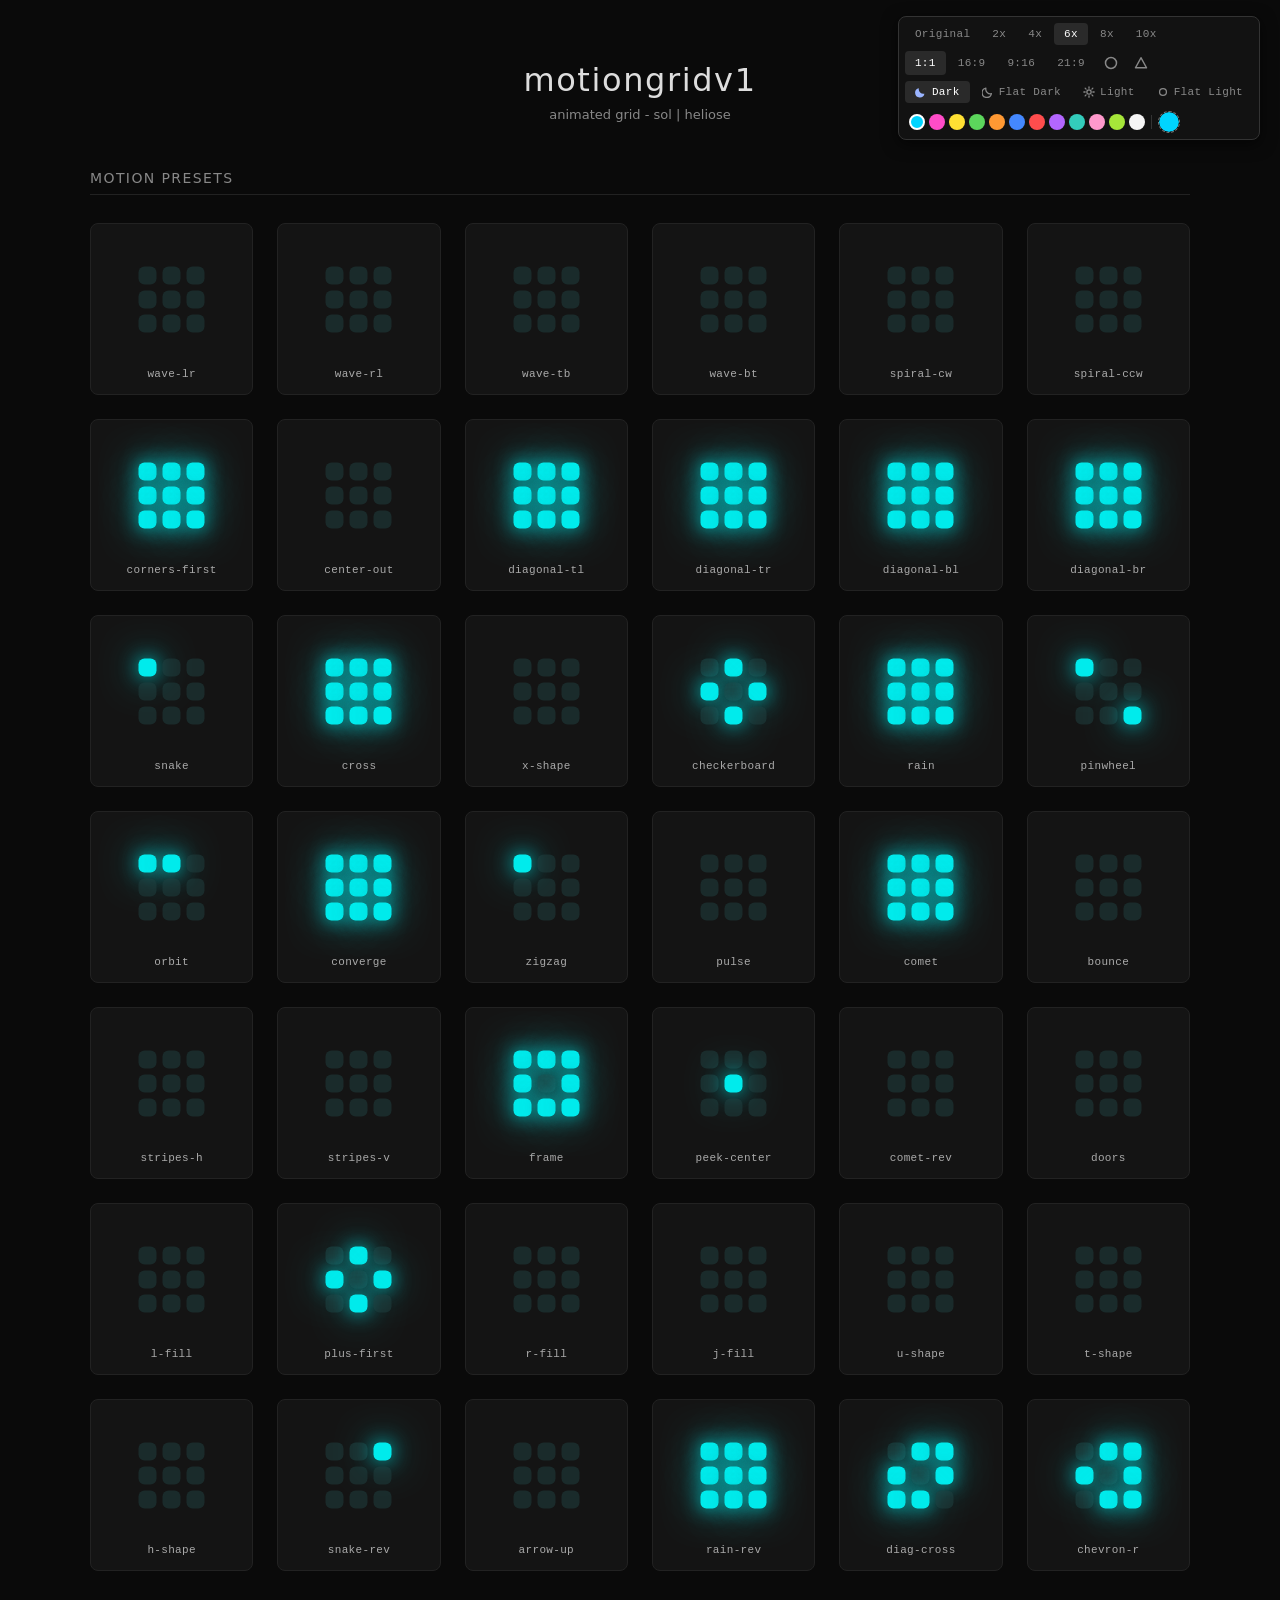
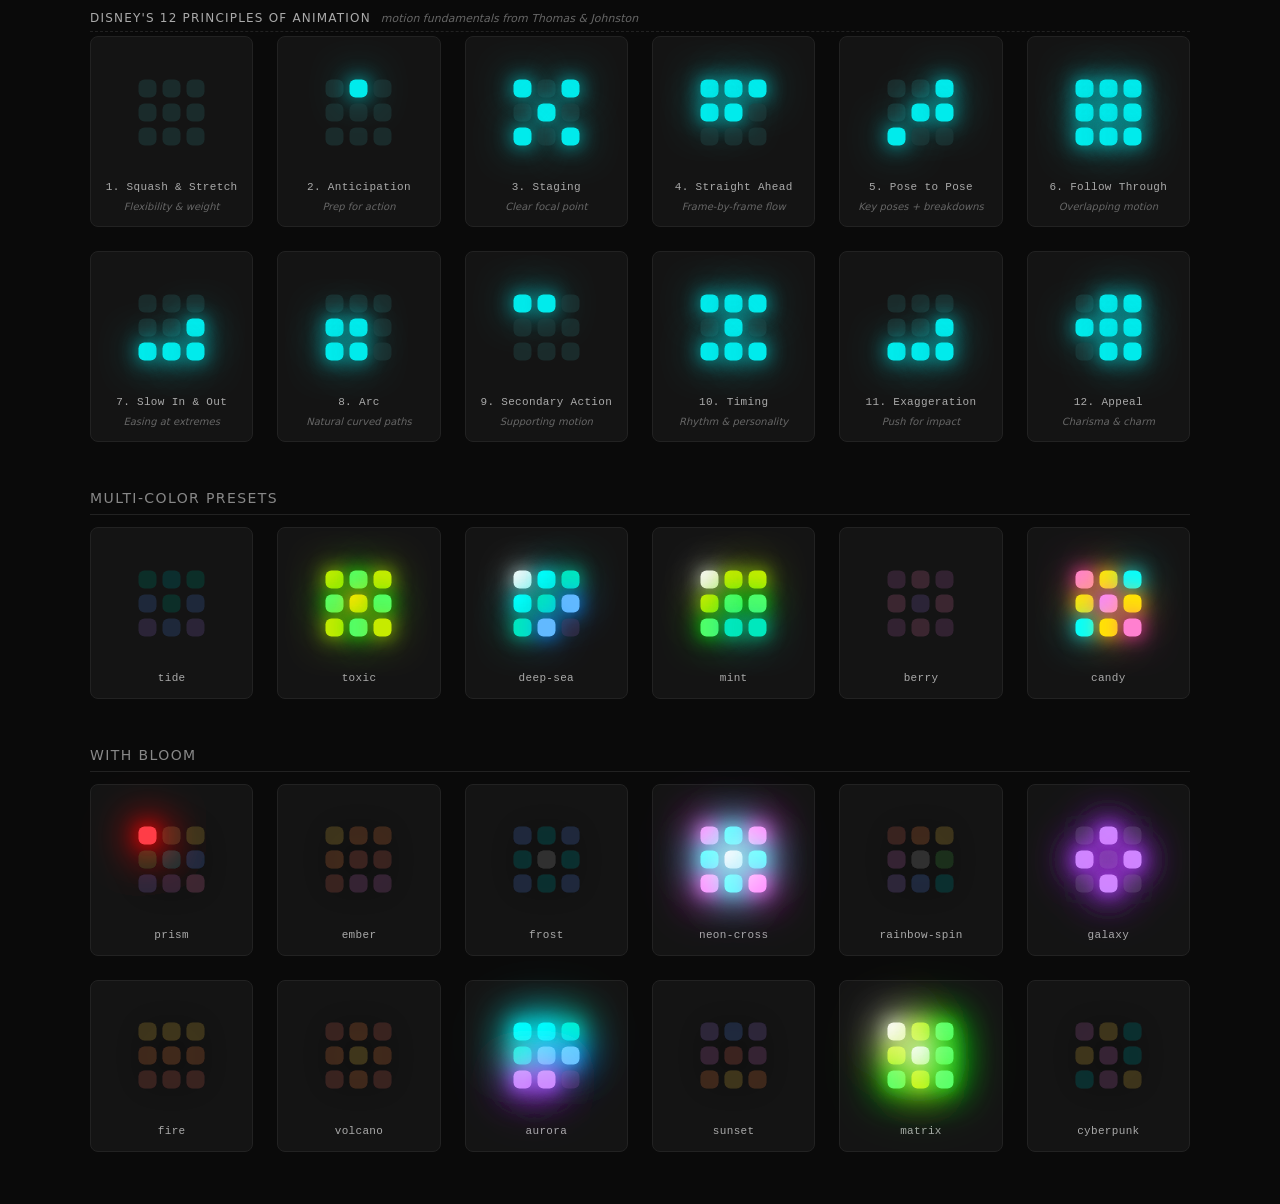
==== index.html @ 4f4912b8 "Initial commit: motiongridv1 demo" ====
<!DOCTYPE html>
<html lang="en">
<head>
<meta charset="UTF-8">
<title>motiongridv1</title>
<link rel="stylesheet" href="css/pixel-grid.css">
<link rel="stylesheet" href="css/colors.css">
<style>
  body {
    background: #0a0a0a;
    color: #ddd;
    font-family: -apple-system, system-ui, sans-serif;
    margin: 0;
    padding: 40px 20px;
  }
  h1 {
    text-align: center;
    font-weight: 300;
    letter-spacing: 0.05em;
    margin-bottom: 8px;
  }
  p.sub {
    text-align: center;
    color: #888;
    font-size: 13px;
    margin-top: 0;
    margin-bottom: 40px;
  }
  .grid-gallery {
    display: grid;
    grid-template-columns: repeat(auto-fill, minmax(140px, 1fr));
    gap: 24px;
    max-width: 1100px;
    margin: 0 auto;
  }
  .tile {
    background: #141414;
    border: 1px solid #222;
    border-radius: 8px;
    padding: 24px 12px 14px;
    display: flex;
    flex-direction: column;
    align-items: center;
    gap: 18px;
  }
  :root {
    --tile-scale: 6;
  }
  .tile-scale {
    width: calc(11px * var(--tile-scale));
    height: calc(11px * var(--tile-scale));
    display: grid;
    place-items: center;
    margin: 18px 0;
  }
  .tile-scale .pixel-grid {
    transform: scale(var(--tile-scale));
    transform-origin: center;
  }
  .toolbar {
    display: flex;
    justify-content: space-between;
    align-items: center;
    gap: 16px;
    flex-wrap: wrap;
    border-bottom: 1px solid #222;
    padding-bottom: 8px;
    margin-bottom: 28px;
  }
  .toolbar h2 {
    border-bottom: none;
    padding-bottom: 0;
    margin: 0;
  }
  .floating-controls {
    position: fixed;
    top: 16px;
    right: 20px;
    z-index: 100;
    background: rgba(20, 20, 20, 0.92);
    backdrop-filter: blur(8px);
    -webkit-backdrop-filter: blur(8px);
    border: 1px solid #333;
    border-radius: 8px;
    padding: 6px;
    box-shadow: 0 4px 16px rgba(0, 0, 0, 0.6);
    display: flex;
    flex-direction: column;
    gap: 6px;
  }
  .scale-tabs,
  .aspect-tabs {
    display: flex;
    gap: 2px;
    background: transparent;
    border: none;
    padding: 0;
  }
  .aspect-tabs button {
    background: transparent;
    color: #888;
    border: none;
    padding: 5px 10px;
    font-size: 11px;
    font-family: ui-monospace, SFMono-Regular, Menlo, monospace;
    letter-spacing: 0.03em;
    border-radius: 4px;
    cursor: pointer;
    transition: background 150ms, color 150ms;
    display: inline-flex;
    align-items: center;
    gap: 5px;
  }
  .aspect-tabs button.icon-only { padding: 5px 7px; }
  .aspect-tabs button svg,
  .theme-tabs button svg {
    display: block;
  }
  .aspect-tabs button:hover { color: #ddd; }
  .aspect-tabs button.active {
    background: #2a2a2a;
    color: #fff;
  }
  body.aspect-16x9 .tile-scale {
    width: calc(11px * var(--tile-scale) * 16 / 9);
    height: calc(11px * var(--tile-scale));
  }
  body.aspect-16x9 .tile-scale .pixel-grid {
    width: calc(11px * 16 / 9);
    height: 11px;
    grid-template-columns: repeat(3, 1fr);
    grid-template-rows: repeat(3, 1fr);
  }
  body.aspect-16x9 .grid-gallery {
    grid-template-columns: repeat(auto-fill, minmax(200px, 1fr));
  }
  body.aspect-9x16 .tile-scale {
    width: calc(11px * var(--tile-scale));
    height: calc(11px * var(--tile-scale) * 16 / 9);
  }
  body.aspect-9x16 .tile-scale .pixel-grid {
    width: 11px;
    height: calc(11px * 16 / 9);
    grid-template-columns: repeat(3, 1fr);
    grid-template-rows: repeat(3, 1fr);
  }
  body.aspect-21x9 .tile-scale {
    width: calc(11px * var(--tile-scale) * 21 / 9);
    height: calc(11px * var(--tile-scale));
  }
  body.aspect-21x9 .tile-scale .pixel-grid {
    width: calc(11px * 21 / 9);
    height: 11px;
    grid-template-columns: repeat(3, 1fr);
    grid-template-rows: repeat(3, 1fr);
  }
  body.aspect-21x9 .grid-gallery {
    grid-template-columns: repeat(auto-fill, minmax(260px, 1fr));
  }
  body.shape-circle .tile-scale .pixel-grid {
    clip-path: circle(50% at 50% 50%);
  }
  body.shape-circle .tile-scale .pixel-grid__cell {
    border-radius: 50%;
  }
  body.shape-triangle .tile-scale .pixel-grid {
    clip-path: polygon(50% 0%, 100% 100%, 0% 100%);
  }
  body.shape-triangle .tile-scale .pixel-grid__cell {
    clip-path: polygon(50% 0%, 100% 100%, 0% 100%);
    border-radius: 0;
  }
  body.light {
    background: #f5f5f5;
    color: #222;
  }
  body.light h1 { color: #111; }
  body.light p.sub { color: #666; }
  body.light section h2 {
    color: #555;
    border-bottom-color: #ddd;
  }
  body.light .toolbar { border-bottom-color: #ddd; }
  body.light .tile {
    background: #fff;
    border-color: #e5e5e5;
  }
  body.light .label { color: #666; }
  body.light .subsection-header { border-bottom-color: #ddd; }
  body.light .subsection-header h3 { color: #666; }
  body.light .subsection-header .subsection-sub { color: #999; }
  body.light .principle-label { color: #333; }
  body.light .principle-desc { color: #888; }
  body.light .floating-controls {
    background: rgba(255, 255, 255, 0.92);
    border-color: #ddd;
    box-shadow: 0 4px 16px rgba(0, 0, 0, 0.15);
  }
  body.light .scale-tabs button,
  body.light .aspect-tabs button,
  body.light .theme-tabs button { color: #888; }
  body.light .scale-tabs button:hover,
  body.light .aspect-tabs button:hover,
  body.light .theme-tabs button:hover { color: #111; }
  body.light .scale-tabs button.active,
  body.light .aspect-tabs button.active,
  body.light .theme-tabs button.active {
    background: #e5e5e5;
    color: #111;
  }
  body.light .color-picker .divider { background: #ccc; }
  body.light .custom-color { border-color: #bbb; }
  body.light .custom-color.active { border-color: #222; }
  body.light .swatch.active { border-color: #222; }
  body.flat .pixel-grid__cell.is-on {
    box-shadow: none;
  }
  .theme-tabs {
    display: flex;
    gap: 2px;
    background: transparent;
    border: none;
    padding: 0;
  }
  .theme-tabs button {
    background: transparent;
    color: #888;
    border: none;
    padding: 5px 10px;
    font-size: 11px;
    font-family: ui-monospace, SFMono-Regular, Menlo, monospace;
    letter-spacing: 0.03em;
    border-radius: 4px;
    cursor: pointer;
    transition: background 150ms, color 150ms;
    display: inline-flex;
    align-items: center;
    gap: 5px;
  }
  .theme-tabs button:hover { color: #ddd; }
  .theme-tabs button.active {
    background: #2a2a2a;
    color: #fff;
  }
  .color-picker {
    display: flex;
    gap: 4px;
    align-items: center;
    padding: 2px 4px 0;
  }
  .swatch {
    width: 16px;
    height: 16px;
    border-radius: 50%;
    border: 2px solid transparent;
    cursor: pointer;
    padding: 0;
    transition: transform 100ms ease-out, border-color 150ms;
    flex-shrink: 0;
  }
  .swatch:hover {
    transform: scale(1.2);
  }
  .swatch.active {
    border-color: #fff;
  }
  .color-picker .divider {
    width: 1px;
    height: 14px;
    background: #333;
    margin: 0 2px;
  }
  .custom-color {
    width: 22px;
    height: 22px;
    border-radius: 50%;
    border: 1px dashed #777;
    cursor: pointer;
    padding: 0;
    background: transparent;
    appearance: none;
    -webkit-appearance: none;
    flex-shrink: 0;
  }
  .custom-color::-webkit-color-swatch-wrapper { padding: 0; border-radius: 50%; }
  .custom-color::-webkit-color-swatch { border: none; border-radius: 50%; }
  .custom-color::-moz-color-swatch { border: none; border-radius: 50%; }
  .custom-color.active {
    border-color: #fff;
    border-style: solid;
    border-width: 2px;
  }
  .scale-tabs button {
    background: transparent;
    color: #888;
    border: none;
    padding: 5px 10px;
    font-size: 11px;
    font-family: ui-monospace, SFMono-Regular, Menlo, monospace;
    letter-spacing: 0.03em;
    border-radius: 4px;
    cursor: pointer;
    transition: background 150ms, color 150ms;
  }
  .scale-tabs button:hover {
    color: #ddd;
  }
  .scale-tabs button.active {
    background: #2a2a2a;
    color: #fff;
  }
  .subsection {
    margin-top: 40px;
  }
  .subsection-header {
    display: flex;
    align-items: baseline;
    gap: 10px;
    border-bottom: 1px dashed #222;
    padding-bottom: 6px;
    margin-bottom: 4px;
  }
  .subsection-header h3 {
    font-size: 12px;
    color: #aaa;
    letter-spacing: 0.1em;
    text-transform: uppercase;
    font-weight: 400;
    margin: 0;
  }
  .subsection-header .subsection-sub {
    font-size: 11px;
    color: #666;
    font-style: italic;
  }
  .principle-label {
    color: #ccc;
    font-size: 11px;
  }
  .principle-desc {
    color: #666;
    font-size: 10px;
    font-family: -apple-system, system-ui, sans-serif;
    letter-spacing: 0;
    font-style: italic;
    text-align: center;
    margin-top: -10px;
  }
  .pixel-grid { display: grid; }
  .label {
    font-size: 11px;
    color: #aaa;
    font-family: ui-monospace, SFMono-Regular, Menlo, monospace;
    letter-spacing: 0.03em;
  }
  section {
    max-width: 1100px;
    margin: 48px auto 0;
  }
  section h2 {
    font-weight: 400;
    font-size: 14px;
    color: #888;
    letter-spacing: 0.1em;
    text-transform: uppercase;
    border-bottom: 1px solid #222;
    padding-bottom: 8px;
  }
</style>
</head>
<body>

<h1>motiongridv1</h1>
<p class="sub">animated grid - sol | heliose</p>

<section>
  <div class="toolbar">
    <h2>Motion Presets</h2>
    <div class="floating-controls">
      <div class="scale-tabs" id="scale-tabs">
        <button data-scale="1">Original</button>
        <button data-scale="2">2x</button>
        <button data-scale="4">4x</button>
        <button data-scale="6" class="active">6x</button>
        <button data-scale="8">8x</button>
        <button data-scale="10">10x</button>
      </div>
      <div class="aspect-tabs" id="aspect-tabs">
        <button data-aspect="1x1" class="active">1:1</button>
        <button data-aspect="16x9">16:9</button>
        <button data-aspect="9x16">9:16</button>
        <button data-aspect="21x9">21:9</button>
        <button data-aspect="circle" class="icon-only" title="Circle"><svg width="14" height="14" viewBox="0 0 14 14" fill="none" stroke="currentColor" stroke-width="1.5"><circle cx="7" cy="7" r="5.5"/></svg></button>
        <button data-aspect="triangle" class="icon-only" title="Triangle"><svg width="14" height="14" viewBox="0 0 14 14" fill="none" stroke="currentColor" stroke-width="1.5" stroke-linejoin="round"><polygon points="7,1.75 12.5,11.75 1.5,11.75"/></svg></button>
      </div>
      <div class="theme-tabs" id="theme-tabs">
        <button data-theme="dark" class="active"><svg width="12" height="12" viewBox="0 0 14 14" fill="#9ab4ff" stroke="none"><path d="M11 9A5.5 5.5 0 0 1 4.5 2.5a5.5 5.5 0 1 0 6.5 6.5z"/></svg>Dark</button>
        <button data-theme="flat-dark"><svg width="12" height="12" viewBox="0 0 14 14" fill="none" stroke="currentColor" stroke-width="1.5" stroke-linejoin="round"><path d="M11 9A5.5 5.5 0 0 1 4.5 2.5a5.5 5.5 0 1 0 6.5 6.5z"/></svg>Flat Dark</button>
        <button data-theme="light"><svg width="12" height="12" viewBox="0 0 14 14" fill="none" stroke="currentColor" stroke-width="1.5" stroke-linecap="round"><circle cx="7" cy="7" r="2.5"/><path d="M7 1v1.5M7 11.5V13M1 7h1.5M11.5 7H13M2.5 2.5l1.1 1.1M10.4 10.4l1.1 1.1M2.5 11.5l1.1-1.1M10.4 3.6l1.1-1.1"/></svg>Light</button>
        <button data-theme="flat-light"><svg width="12" height="12" viewBox="0 0 14 14" fill="none" stroke="currentColor" stroke-width="1.5"><circle cx="7" cy="7" r="4"/></svg>Flat Light</button>
      </div>
      <div class="color-picker" id="color-picker">
        <button class="swatch active" data-color="" style="background:#00d4ff" title="Cyan (default)"></button>
        <button class="swatch" data-color="magenta" style="background:#ff4cc8" title="Magenta"></button>
        <button class="swatch" data-color="yellow" style="background:#ffe033" title="Yellow"></button>
        <button class="swatch" data-color="green" style="background:#5cd65c" title="Green"></button>
        <button class="swatch" data-color="orange" style="background:#ff9933" title="Orange"></button>
        <button class="swatch" data-color="blue" style="background:#4488ff" title="Blue"></button>
        <button class="swatch" data-color="red" style="background:#ff4d4d" title="Red"></button>
        <button class="swatch" data-color="purple" style="background:#b366ff" title="Purple"></button>
        <button class="swatch" data-color="teal" style="background:#33ccbb" title="Teal"></button>
        <button class="swatch" data-color="pink" style="background:#ff99cc" title="Pink"></button>
        <button class="swatch" data-color="lime" style="background:#a6e639" title="Lime"></button>
        <button class="swatch" data-color="white" style="background:#f5f5f5" title="White"></button>
        <span class="divider"></span>
        <input type="color" class="custom-color" id="custom-color" value="#00d4ff" title="Custom color">
      </div>
    </div>
  </div>
  <div class="grid-gallery" id="motion"></div>

  <div class="subsection">
    <div class="subsection-header">
      <h3>Disney's 12 Principles of Animation</h3>
      <span class="subsection-sub">motion fundamentals from Thomas &amp; Johnston</span>
    </div>
    <div class="grid-gallery" id="principles"></div>
  </div>
</section>

<section>
  <h2>Multi-Color Presets</h2>
  <div class="grid-gallery" id="color"></div>
</section>

<section>
  <h2>With Bloom</h2>
  <div class="grid-gallery" id="bloom"></div>
</section>

<script src="src/pixel-grid.js"></script>
<script>
  const motion = ['wave-lr','wave-rl','wave-tb','wave-bt','spiral-cw','spiral-ccw','corners-first','center-out','diagonal-tl','diagonal-tr','diagonal-bl','diagonal-br','snake','cross','x-shape','checkerboard','rain','pinwheel','orbit','converge','zigzag','pulse','comet','bounce','stripes-h','stripes-v','frame','peek-center','comet-rev','doors','l-fill','plus-first','r-fill','j-fill','u-shape','t-shape','h-shape','snake-rev','arrow-up','rain-rev','diag-cross','chevron-r'];
  const color = ['tide','toxic','deep-sea','mint','berry','candy'];
  const bloom = ['prism','ember','frost','neon-cross','rainbow-spin','galaxy','fire','volcano','aurora','sunset','matrix','cyberpunk'];

  function makeTile(parentId, name, opts = {}) {
    const parent = document.getElementById(parentId);
    const tile = document.createElement('div');
    tile.className = 'tile';

    const scale = document.createElement('div');
    scale.className = 'tile-scale';

    const grid = document.createElement('div');
    grid.className = 'pixel-grid';
    scale.appendChild(grid);

    const label = document.createElement('div');
    label.className = 'label';
    label.textContent = name;

    tile.appendChild(scale);
    tile.appendChild(label);
    parent.appendChild(tile);

    PixelGrid.create(grid, Object.assign({ animation: name }, opts));
  }

  motion.forEach(n => makeTile('motion', n));
  color.forEach(n => makeTile('color', n));
  bloom.forEach(n => makeTile('bloom', n, { bloom: 3 }));

  const principles = [
    { name: 'squash-stretch',   label: '1. Squash & Stretch',    desc: 'Flexibility & weight' },
    { name: 'anticipation',     label: '2. Anticipation',        desc: 'Prep for action' },
    { name: 'staging',          label: '3. Staging',             desc: 'Clear focal point' },
    { name: 'straight-ahead',   label: '4. Straight Ahead',      desc: 'Frame-by-frame flow' },
    { name: 'pose-to-pose',     label: '5. Pose to Pose',        desc: 'Key poses + breakdowns' },
    { name: 'follow-through',   label: '6. Follow Through',      desc: 'Overlapping motion' },
    { name: 'slow-in-out',      label: '7. Slow In & Out',       desc: 'Easing at extremes' },
    { name: 'arc',              label: '8. Arc',                 desc: 'Natural curved paths' },
    { name: 'secondary-action', label: '9. Secondary Action',    desc: 'Supporting motion' },
    { name: 'timing',           label: '10. Timing',             desc: 'Rhythm & personality' },
    { name: 'exaggeration',     label: '11. Exaggeration',       desc: 'Push for impact' },
    { name: 'appeal',           label: '12. Appeal',             desc: 'Charisma & charm' },
  ];

  function makePrincipleTile(p) {
    const parent = document.getElementById('principles');
    const tile = document.createElement('div');
    tile.className = 'tile';

    const scale = document.createElement('div');
    scale.className = 'tile-scale';
    const grid = document.createElement('div');
    grid.className = 'pixel-grid';
    scale.appendChild(grid);

    const label = document.createElement('div');
    label.className = 'label principle-label';
    label.textContent = p.label;

    const desc = document.createElement('div');
    desc.className = 'principle-desc';
    desc.textContent = p.desc;

    tile.appendChild(scale);
    tile.appendChild(label);
    tile.appendChild(desc);
    parent.appendChild(tile);

    PixelGrid.create(grid, { animation: p.name });
  }

  principles.forEach(makePrincipleTile);

  document.querySelectorAll('#scale-tabs button').forEach(btn => {
    btn.addEventListener('click', () => {
      document.documentElement.style.setProperty('--tile-scale', btn.dataset.scale);
      document.querySelectorAll('#scale-tabs button').forEach(b => b.classList.remove('active'));
      btn.classList.add('active');
    });
  });

  const NAMED_COLORS = ['cyan','magenta','yellow','green','orange','blue','red','purple','white','teal','pink','lime'];

  function setMotionColor(color) {
    const grids = document.querySelectorAll('#motion .pixel-grid, #principles .pixel-grid');
    grids.forEach(grid => {
      NAMED_COLORS.forEach(c => grid.classList.remove('pixel-grid--' + c));
      grid.style.removeProperty('--pixel-on');
      grid.style.removeProperty('--pixel-off');
      grid.style.removeProperty('--pixel-glow');
      if (!color) return;
      if (/^#/.test(color)) {
        grid.style.setProperty('--pixel-on', color);
        grid.style.setProperty('--pixel-off', 'color-mix(in oklch, ' + color + ' 25%, black)');
        grid.style.setProperty('--pixel-glow', 'color-mix(in oklch, ' + color + ' 60%, transparent)');
      } else {
        grid.classList.add('pixel-grid--' + color);
      }
    });
  }

  document.querySelectorAll('#color-picker .swatch').forEach(btn => {
    btn.addEventListener('click', () => {
      setMotionColor(btn.dataset.color);
      document.querySelectorAll('#color-picker .swatch').forEach(b => b.classList.remove('active'));
      document.getElementById('custom-color').classList.remove('active');
      btn.classList.add('active');
    });
  });

  document.getElementById('custom-color').addEventListener('input', e => {
    setMotionColor(e.target.value);
    document.querySelectorAll('#color-picker .swatch').forEach(b => b.classList.remove('active'));
    e.target.classList.add('active');
  });

  document.querySelectorAll('#aspect-tabs button').forEach(btn => {
    btn.addEventListener('click', () => {
      const mode = btn.dataset.aspect;
      document.body.classList.remove('aspect-16x9', 'aspect-9x16', 'aspect-21x9', 'shape-circle', 'shape-triangle');
      if (mode === '16x9' || mode === '9x16' || mode === '21x9') {
        document.body.classList.add('aspect-' + mode);
      } else if (mode === 'circle' || mode === 'triangle') {
        document.body.classList.add('shape-' + mode);
      }
      document.querySelectorAll('#aspect-tabs button').forEach(b => b.classList.remove('active'));
      btn.classList.add('active');
    });
  });

  document.querySelectorAll('#theme-tabs button').forEach(btn => {
    btn.addEventListener('click', () => {
      const theme = btn.dataset.theme;
      document.body.classList.toggle('light', theme === 'light' || theme === 'flat-light');
      document.body.classList.toggle('flat', theme === 'flat-light' || theme === 'flat-dark');
      document.querySelectorAll('#theme-tabs button').forEach(b => b.classList.remove('active'));
      btn.classList.add('active');
    });
  });
</script>

</body>
</html>
---- css/pixel-grid.css ----
/* ─── Pixel Grid — Core Styles ─── */

.pixel-grid {
  display: grid;
  grid-template-columns: repeat(3, 3px);
  grid-template-rows: repeat(3, 3px);
  gap: 1px;
}

/* ─── Cell States ─── */

.pixel-grid__cell {
  background-color: var(--pixel-off);
  box-shadow: none;
  border-radius: 1px;
  transition:
    background-color 300ms ease-out,
    box-shadow 300ms ease-out;
}

.pixel-grid__cell.is-on {
  background-color: var(--pixel-on);
  box-shadow:
    0 0 3px var(--pixel-glow),
    0 0 6px var(--pixel-glow);
}

/* ─── Default Color (Cyan) ─── */

:root {
  --pixel-off: oklch(35% 0.04 195 / 0.5);
  --pixel-on: oklch(85% 0.15 195);
  --pixel-glow: oklch(75% 0.18 195 / 0.8);
}

/* ─── Bloom ─── */

/* Applied via JS — filter: url(#pg-bloom-{id}) is set inline by the engine.
   The SVG filter definition is injected automatically when bloom is enabled. */

/* ─── Reduced Motion ─── */

@media (prefers-reduced-motion: reduce) {
  .pixel-grid__cell {
    transition: none;
  }
}
---- css/colors.css ----
/* ─── Pixel Grid — Color Variants ─── */

.pixel-grid--cyan {
  --pixel-off: oklch(40% 0.08 195 / 0.4);
  --pixel-on: oklch(90% 0.2 195);
  --pixel-glow: oklch(80% 0.25 195 / 0.9);
}

.pixel-grid--magenta {
  --pixel-off: oklch(40% 0.08 330 / 0.4);
  --pixel-on: oklch(85% 0.25 330);
  --pixel-glow: oklch(75% 0.3 330 / 0.9);
}

.pixel-grid--yellow {
  --pixel-off: oklch(50% 0.08 90 / 0.4);
  --pixel-on: oklch(95% 0.2 90);
  --pixel-glow: oklch(90% 0.25 90 / 0.9);
}

.pixel-grid--green {
  --pixel-off: oklch(40% 0.08 145 / 0.4);
  --pixel-on: oklch(90% 0.25 145);
  --pixel-glow: oklch(80% 0.3 145 / 0.9);
}

.pixel-grid--orange {
  --pixel-off: oklch(45% 0.08 50 / 0.4);
  --pixel-on: oklch(85% 0.22 50);
  --pixel-glow: oklch(75% 0.28 50 / 0.9);
}

.pixel-grid--blue {
  --pixel-off: oklch(40% 0.08 260 / 0.4);
  --pixel-on: oklch(80% 0.22 260);
  --pixel-glow: oklch(70% 0.28 260 / 0.9);
}

.pixel-grid--red {
  --pixel-off: oklch(40% 0.08 25 / 0.4);
  --pixel-on: oklch(70% 0.25 25);
  --pixel-glow: oklch(60% 0.3 25 / 0.9);
}

.pixel-grid--purple {
  --pixel-off: oklch(40% 0.08 300 / 0.4);
  --pixel-on: oklch(75% 0.22 300);
  --pixel-glow: oklch(65% 0.28 300 / 0.9);
}

.pixel-grid--white {
  --pixel-off: oklch(50% 0 0 / 0.3);
  --pixel-on: oklch(98% 0 0);
  --pixel-glow: oklch(95% 0 0 / 0.8);
}

.pixel-grid--teal {
  --pixel-off: oklch(40% 0.08 175 / 0.4);
  --pixel-on: oklch(82% 0.18 175);
  --pixel-glow: oklch(72% 0.24 175 / 0.9);
}

.pixel-grid--pink {
  --pixel-off: oklch(45% 0.08 350 / 0.4);
  --pixel-on: oklch(80% 0.2 350);
  --pixel-glow: oklch(70% 0.26 350 / 0.9);
}

.pixel-grid--lime {
  --pixel-off: oklch(45% 0.08 120 / 0.4);
  --pixel-on: oklch(88% 0.22 120);
  --pixel-glow: oklch(80% 0.28 120 / 0.9);
}

/* ─── Pixel Grid — Cell-Level Color Variants ─── */

.pixel-grid__cell--cyan {
  --pixel-off: oklch(40% 0.08 195 / 0.4);
  --pixel-on: oklch(90% 0.2 195);
  --pixel-glow: oklch(80% 0.25 195 / 0.9);
}

.pixel-grid__cell--magenta {
  --pixel-off: oklch(40% 0.08 330 / 0.4);
  --pixel-on: oklch(85% 0.25 330);
  --pixel-glow: oklch(75% 0.3 330 / 0.9);
}

.pixel-grid__cell--yellow {
  --pixel-off: oklch(50% 0.08 90 / 0.4);
  --pixel-on: oklch(95% 0.2 90);
  --pixel-glow: oklch(90% 0.25 90 / 0.9);
}

.pixel-grid__cell--green {
  --pixel-off: oklch(40% 0.08 145 / 0.4);
  --pixel-on: oklch(90% 0.25 145);
  --pixel-glow: oklch(80% 0.3 145 / 0.9);
}

.pixel-grid__cell--orange {
  --pixel-off: oklch(45% 0.08 50 / 0.4);
  --pixel-on: oklch(85% 0.22 50);
  --pixel-glow: oklch(75% 0.28 50 / 0.9);
}

.pixel-grid__cell--blue {
  --pixel-off: oklch(40% 0.08 260 / 0.4);
  --pixel-on: oklch(80% 0.22 260);
  --pixel-glow: oklch(70% 0.28 260 / 0.9);
}

.pixel-grid__cell--red {
  --pixel-off: oklch(40% 0.08 25 / 0.4);
  --pixel-on: oklch(70% 0.25 25);
  --pixel-glow: oklch(60% 0.3 25 / 0.9);
}

.pixel-grid__cell--purple {
  --pixel-off: oklch(40% 0.08 300 / 0.4);
  --pixel-on: oklch(75% 0.22 300);
  --pixel-glow: oklch(65% 0.28 300 / 0.9);
}

.pixel-grid__cell--white {
  --pixel-off: oklch(50% 0 0 / 0.3);
  --pixel-on: oklch(98% 0 0);
  --pixel-glow: oklch(95% 0 0 / 0.8);
}

.pixel-grid__cell--teal {
  --pixel-off: oklch(40% 0.08 175 / 0.4);
  --pixel-on: oklch(82% 0.18 175);
  --pixel-glow: oklch(72% 0.24 175 / 0.9);
}

.pixel-grid__cell--pink {
  --pixel-off: oklch(45% 0.08 350 / 0.4);
  --pixel-on: oklch(80% 0.2 350);
  --pixel-glow: oklch(70% 0.26 350 / 0.9);
}

.pixel-grid__cell--lime {
  --pixel-off: oklch(45% 0.08 120 / 0.4);
  --pixel-on: oklch(88% 0.22 120);
  --pixel-glow: oklch(80% 0.28 120 / 0.9);
}
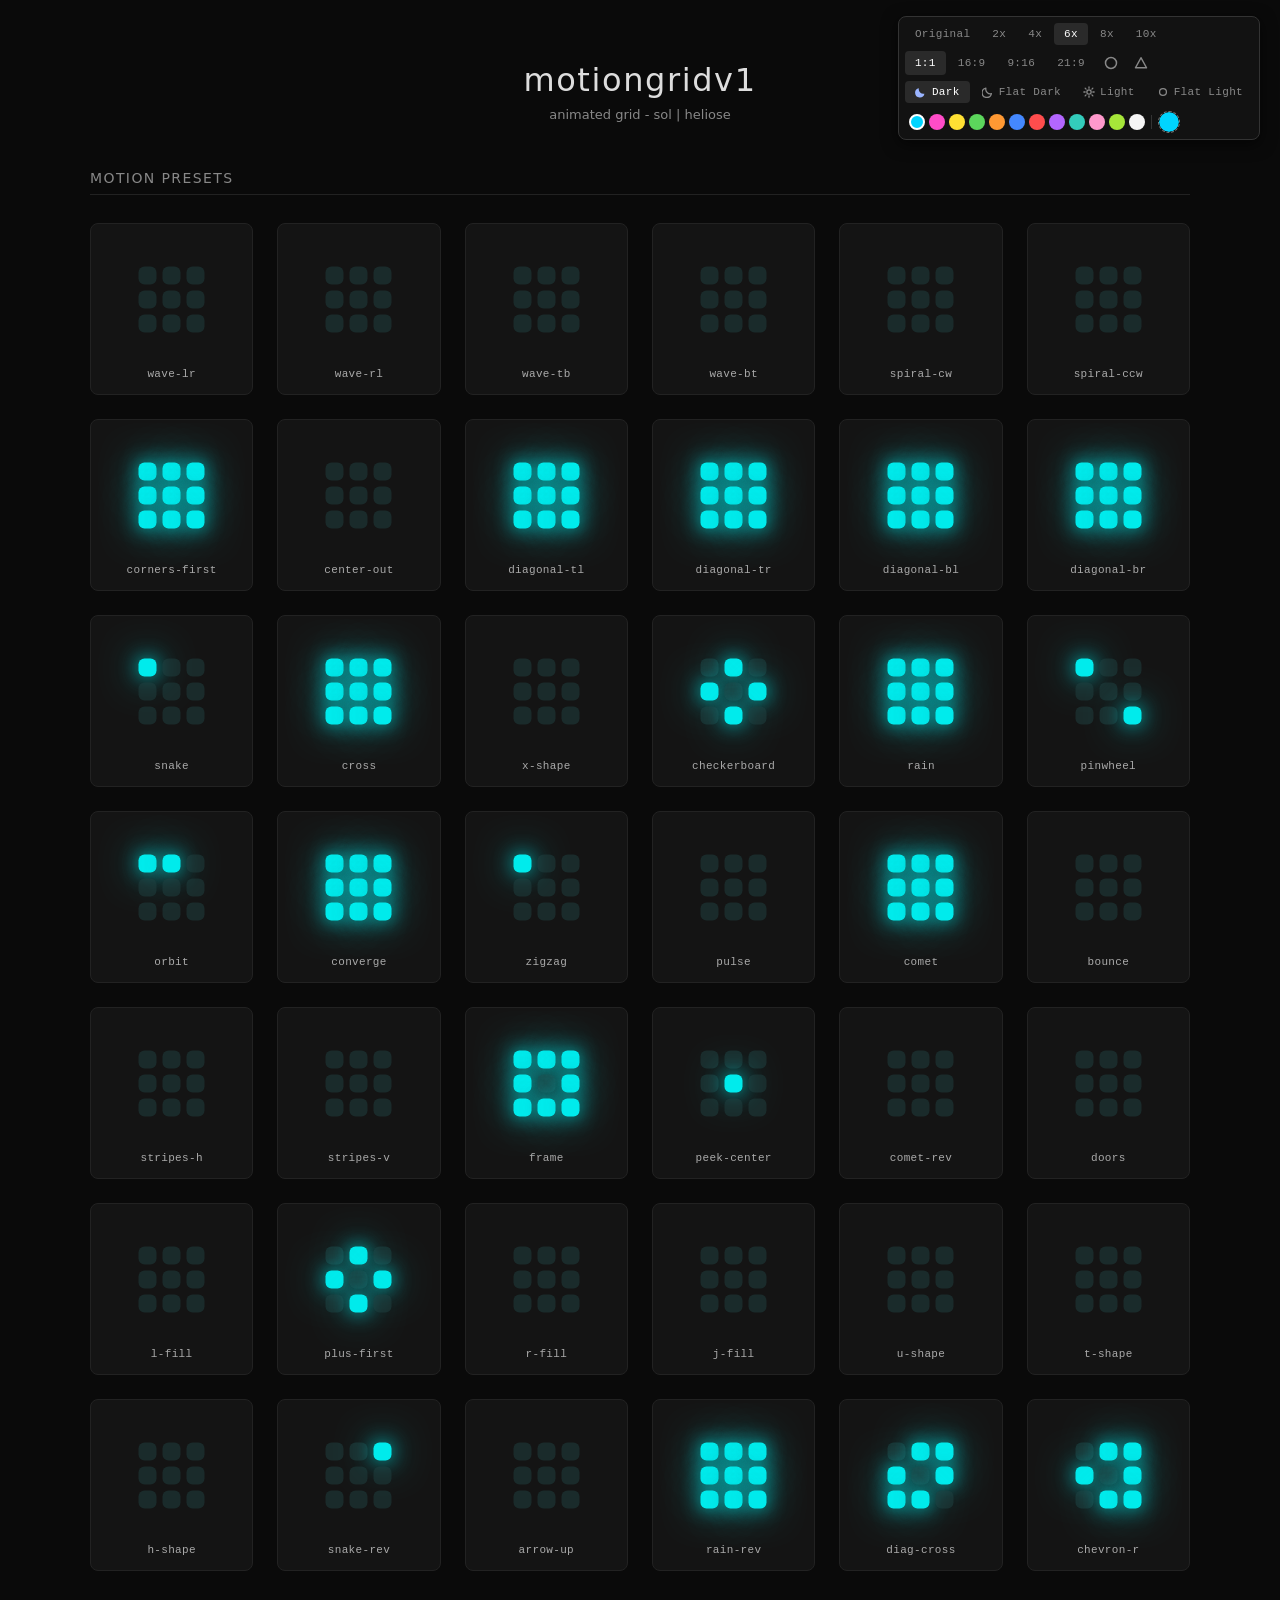
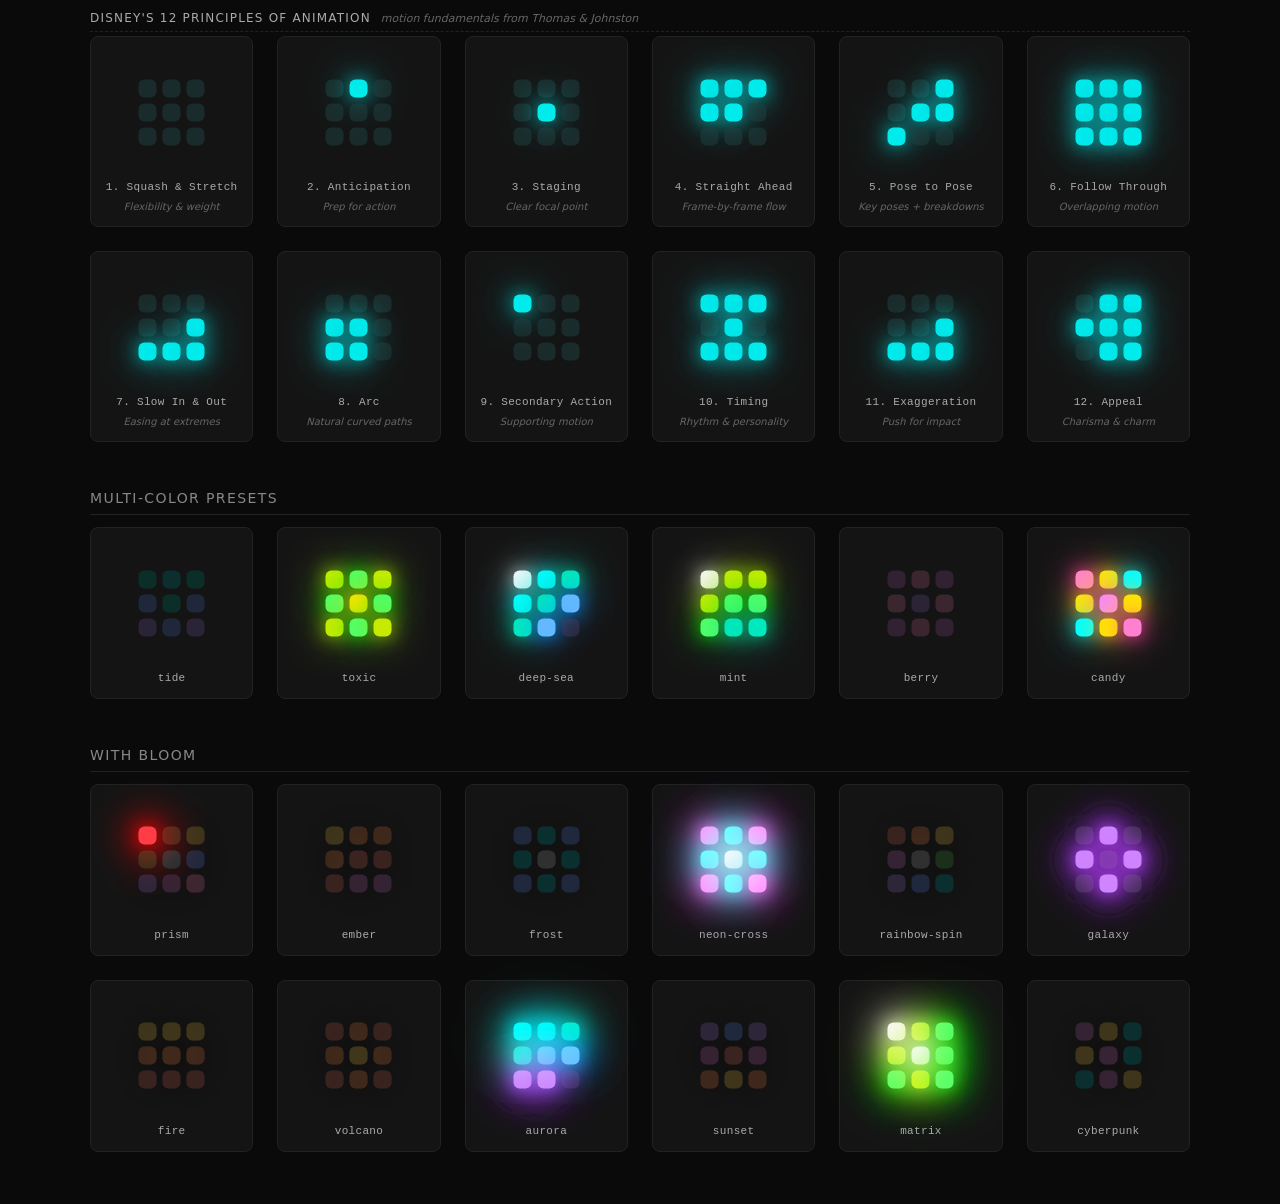
==== commit 087b3f14: "Make floating control panel mobile responsive Add hamburger toggle for screens ≤720px that expands t" ====
--- a/index.html
+++ b/index.html
@@ -87,6 +87,73 @@
     display: flex;
     flex-direction: column;
     gap: 6px;
+    max-width: calc(100vw - 40px);
+  }
+  .controls-toggle {
+    display: none;
+    position: fixed;
+    top: 12px;
+    right: 12px;
+    z-index: 101;
+    width: 42px;
+    height: 42px;
+    border-radius: 50%;
+    background: rgba(20, 20, 20, 0.95);
+    backdrop-filter: blur(8px);
+    -webkit-backdrop-filter: blur(8px);
+    border: 1px solid #333;
+    color: #fff;
+    align-items: center;
+    justify-content: center;
+    cursor: pointer;
+    padding: 0;
+    box-shadow: 0 2px 10px rgba(0, 0, 0, 0.5);
+  }
+  .controls-toggle .icon-close { display: none; }
+  .controls-toggle.open .icon-open { display: none; }
+  .controls-toggle.open .icon-close { display: block; }
+  body.light .controls-toggle {
+    background: rgba(255, 255, 255, 0.95);
+    border-color: #ddd;
+    color: #222;
+    box-shadow: 0 2px 10px rgba(0, 0, 0, 0.15);
+  }
+  @media (max-width: 720px) {
+    .controls-toggle { display: flex; }
+    .floating-controls {
+      display: none;
+      top: 62px;
+      right: 8px;
+      left: 8px;
+      max-width: none;
+      padding: 8px;
+      gap: 8px;
+    }
+    .floating-controls.open { display: flex; }
+    .scale-tabs,
+    .aspect-tabs,
+    .theme-tabs {
+      flex-wrap: wrap;
+      justify-content: center;
+    }
+    .color-picker {
+      flex-wrap: wrap;
+      justify-content: center;
+    }
+    .scale-tabs button,
+    .aspect-tabs button,
+    .theme-tabs button {
+      padding: 7px 10px;
+      font-size: 12px;
+    }
+    .swatch {
+      width: 20px;
+      height: 20px;
+    }
+    .custom-color {
+      width: 26px;
+      height: 26px;
+    }
   }
   .scale-tabs,
   .aspect-tabs {
@@ -376,7 +443,11 @@
 <section>
   <div class="toolbar">
     <h2>Motion Presets</h2>
-    <div class="floating-controls">
+    <button class="controls-toggle" id="controls-toggle" aria-label="Toggle controls">
+      <svg class="icon-open" width="18" height="18" viewBox="0 0 24 24" fill="none" stroke="currentColor" stroke-width="2" stroke-linecap="round"><line x1="4" y1="7" x2="20" y2="7"/><line x1="4" y1="12" x2="20" y2="12"/><line x1="4" y1="17" x2="20" y2="17"/></svg>
+      <svg class="icon-close" width="18" height="18" viewBox="0 0 24 24" fill="none" stroke="currentColor" stroke-width="2" stroke-linecap="round"><line x1="6" y1="6" x2="18" y2="18"/><line x1="18" y1="6" x2="6" y2="18"/></svg>
+    </button>
+    <div class="floating-controls" id="controls-panel">
       <div class="scale-tabs" id="scale-tabs">
         <button data-scale="1">Original</button>
         <button data-scale="2">2x</button>
@@ -581,6 +652,13 @@
       btn.classList.add('active');
     });
   });
+
+  const ctrlToggle = document.getElementById('controls-toggle');
+  const ctrlPanel = document.getElementById('controls-panel');
+  ctrlToggle.addEventListener('click', () => {
+    const isOpen = ctrlPanel.classList.toggle('open');
+    ctrlToggle.classList.toggle('open', isOpen);
+  });
 </script>
 
 </body>
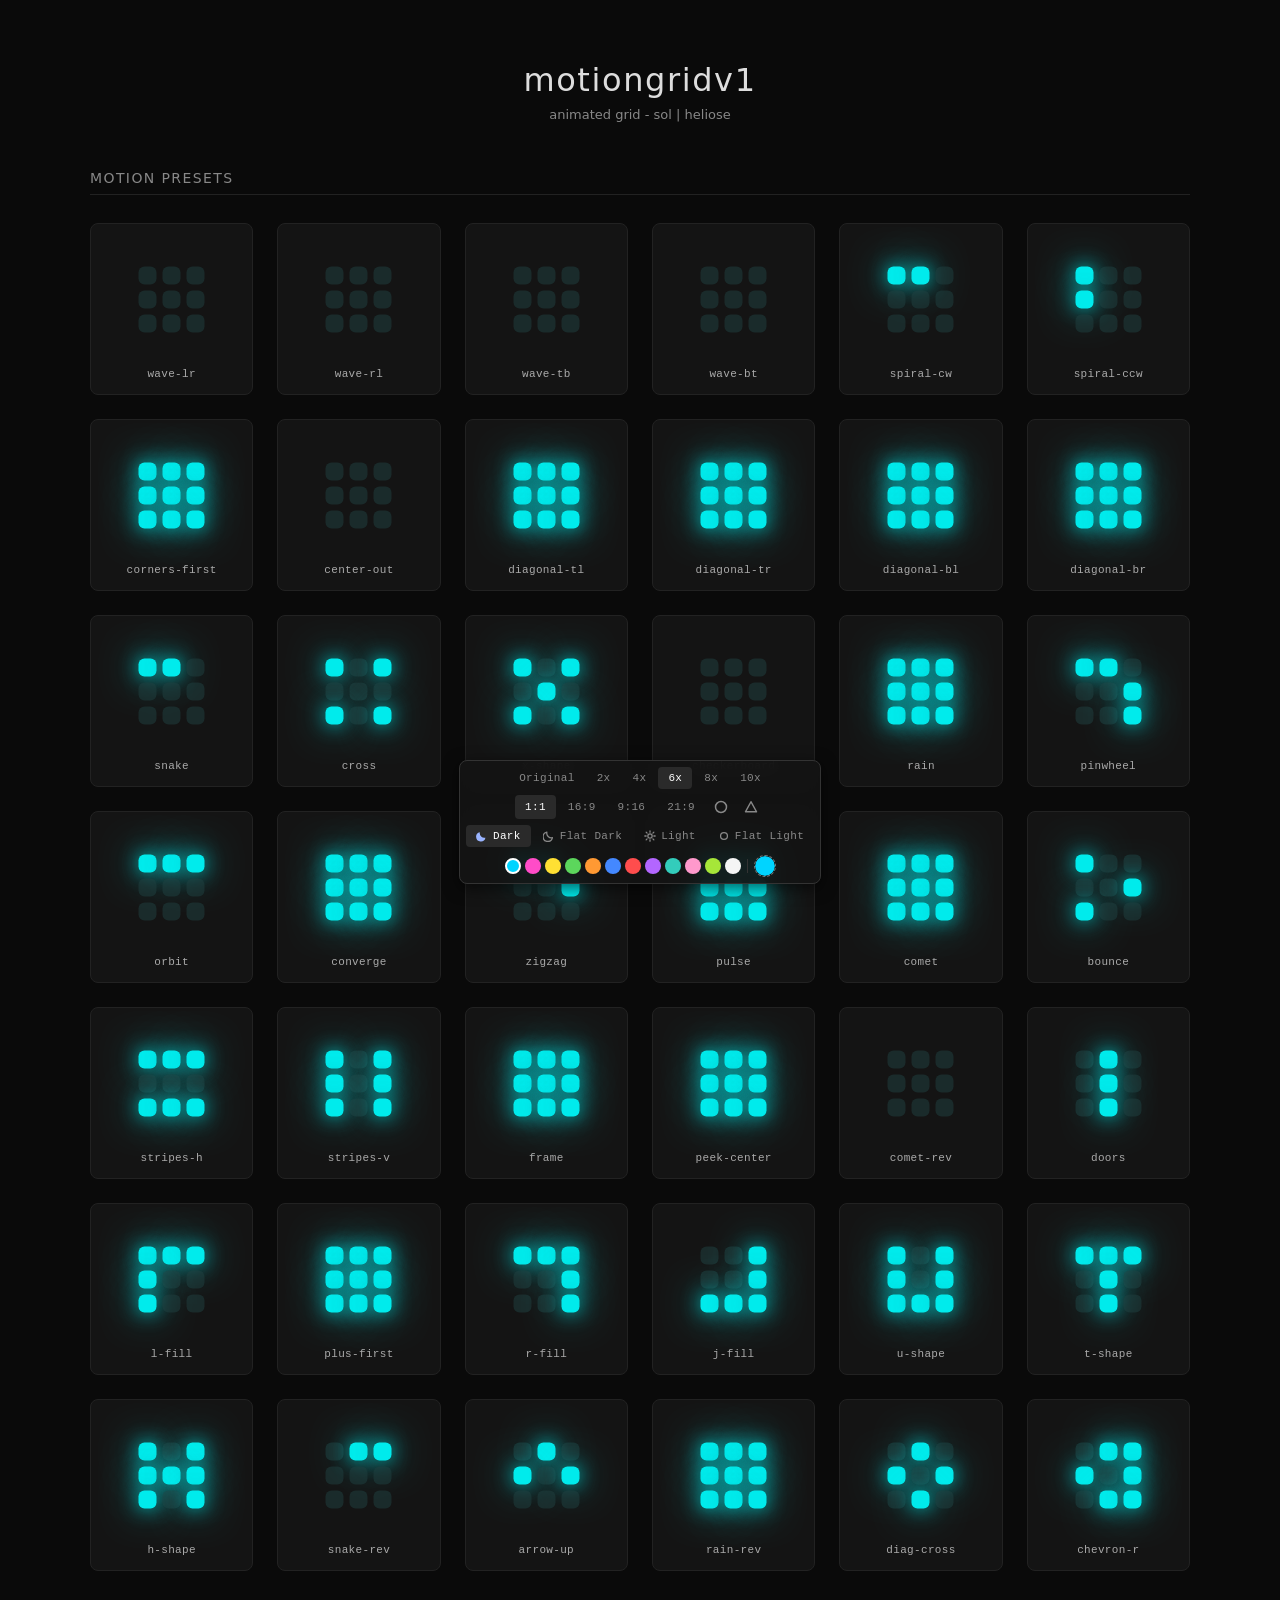
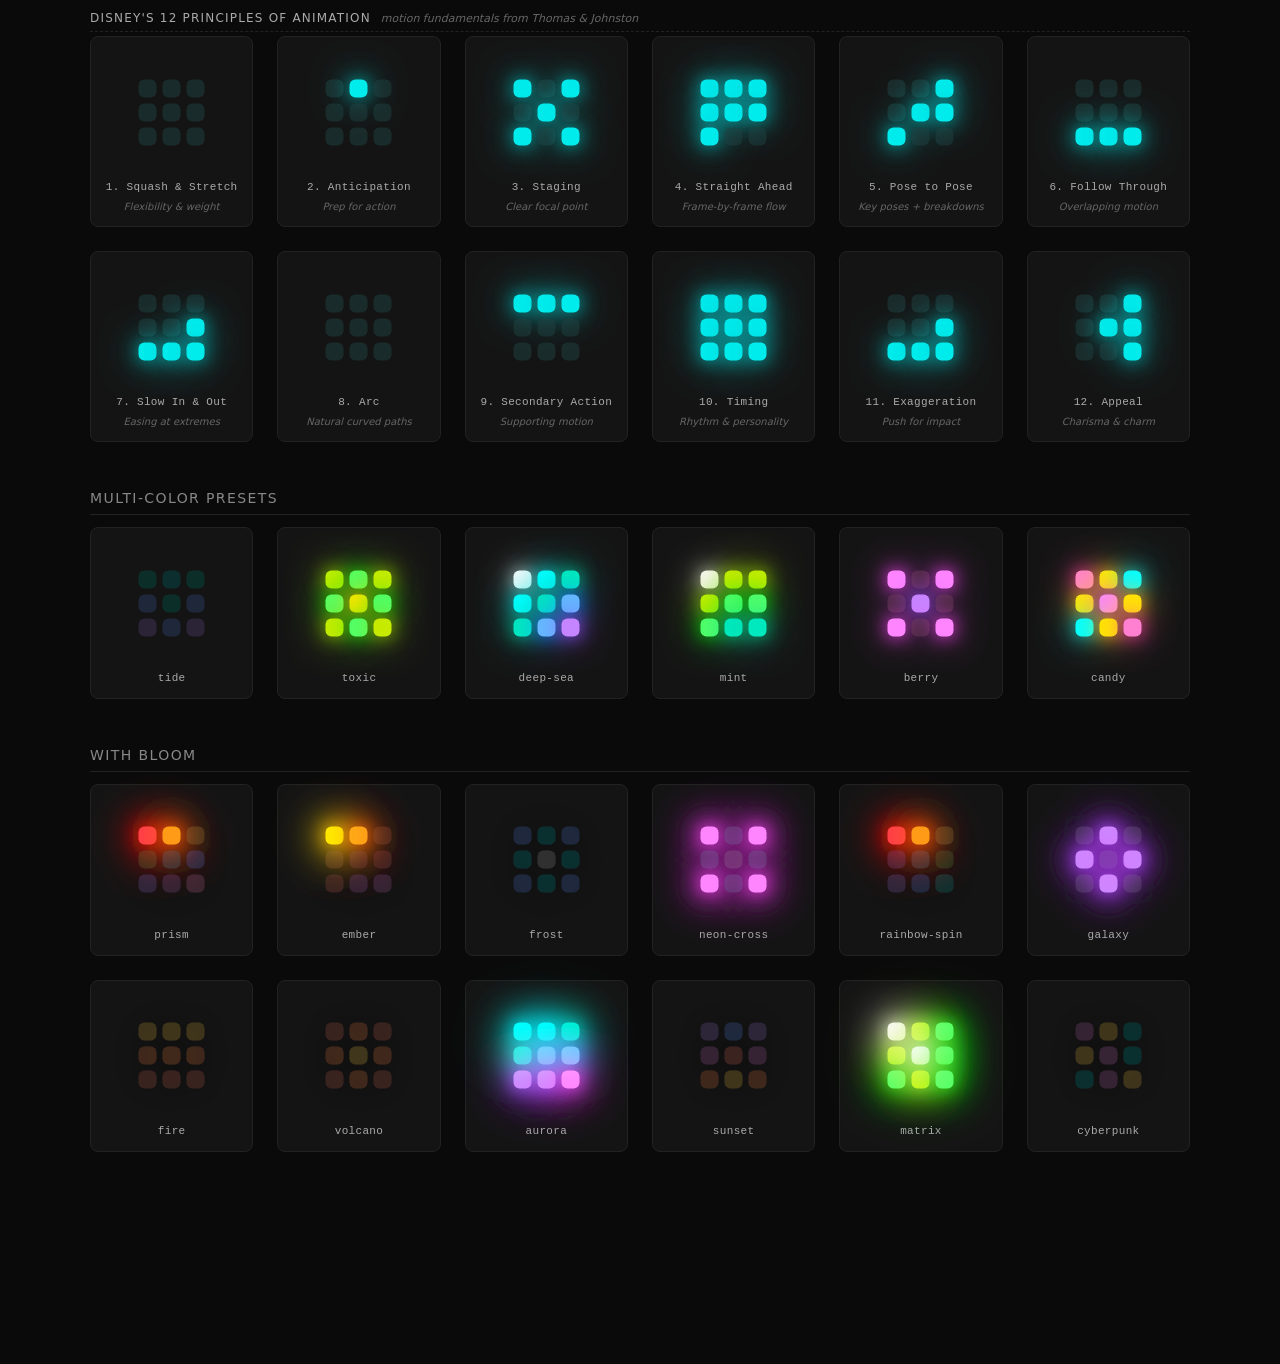
==== commit afb4024e: "Move floating control panel to bottom center and constrain to viewport Desktop and mobile both ancho" ====
--- a/index.html
+++ b/index.html
@@ -11,7 +11,7 @@
     color: #ddd;
     font-family: -apple-system, system-ui, sans-serif;
     margin: 0;
-    padding: 40px 20px;
+    padding: 40px 20px 200px;
   }
   h1 {
     text-align: center;
@@ -74,8 +74,9 @@
   }
   .floating-controls {
     position: fixed;
-    top: 16px;
-    right: 20px;
+    bottom: 16px;
+    left: 50%;
+    transform: translateX(-50%);
     z-index: 100;
     background: rgba(20, 20, 20, 0.92);
     backdrop-filter: blur(8px);
@@ -88,11 +89,13 @@
     flex-direction: column;
     gap: 6px;
     max-width: calc(100vw - 40px);
+    max-height: calc(100vh - 32px);
+    overflow-y: auto;
   }
   .controls-toggle {
     display: none;
     position: fixed;
-    top: 12px;
+    bottom: 12px;
     right: 12px;
     z-index: 101;
     width: 42px;
@@ -119,13 +122,22 @@
     box-shadow: 0 2px 10px rgba(0, 0, 0, 0.15);
   }
   @media (max-width: 720px) {
-    .controls-toggle { display: flex; }
+    .controls-toggle {
+      display: flex;
+      right: auto;
+      left: 50%;
+      transform: translateX(-50%);
+    }
     .floating-controls {
       display: none;
-      top: 62px;
-      right: 8px;
-      left: 8px;
-      max-width: none;
+      bottom: 64px;
+      left: 50%;
+      right: auto;
+      transform: translateX(-50%);
+      width: calc(100vw - 16px);
+      max-width: 440px;
+      max-height: calc(100vh - 90px);
+      overflow-y: auto;
       padding: 8px;
       gap: 8px;
     }
@@ -162,6 +174,8 @@
     background: transparent;
     border: none;
     padding: 0;
+    flex-wrap: wrap;
+    justify-content: center;
   }
   .aspect-tabs button {
     background: transparent;
@@ -288,6 +302,8 @@
     background: transparent;
     border: none;
     padding: 0;
+    flex-wrap: wrap;
+    justify-content: center;
   }
   .theme-tabs button {
     background: transparent;
@@ -314,6 +330,8 @@
     gap: 4px;
     align-items: center;
     padding: 2px 4px 0;
+    flex-wrap: wrap;
+    justify-content: center;
   }
   .swatch {
     width: 16px;
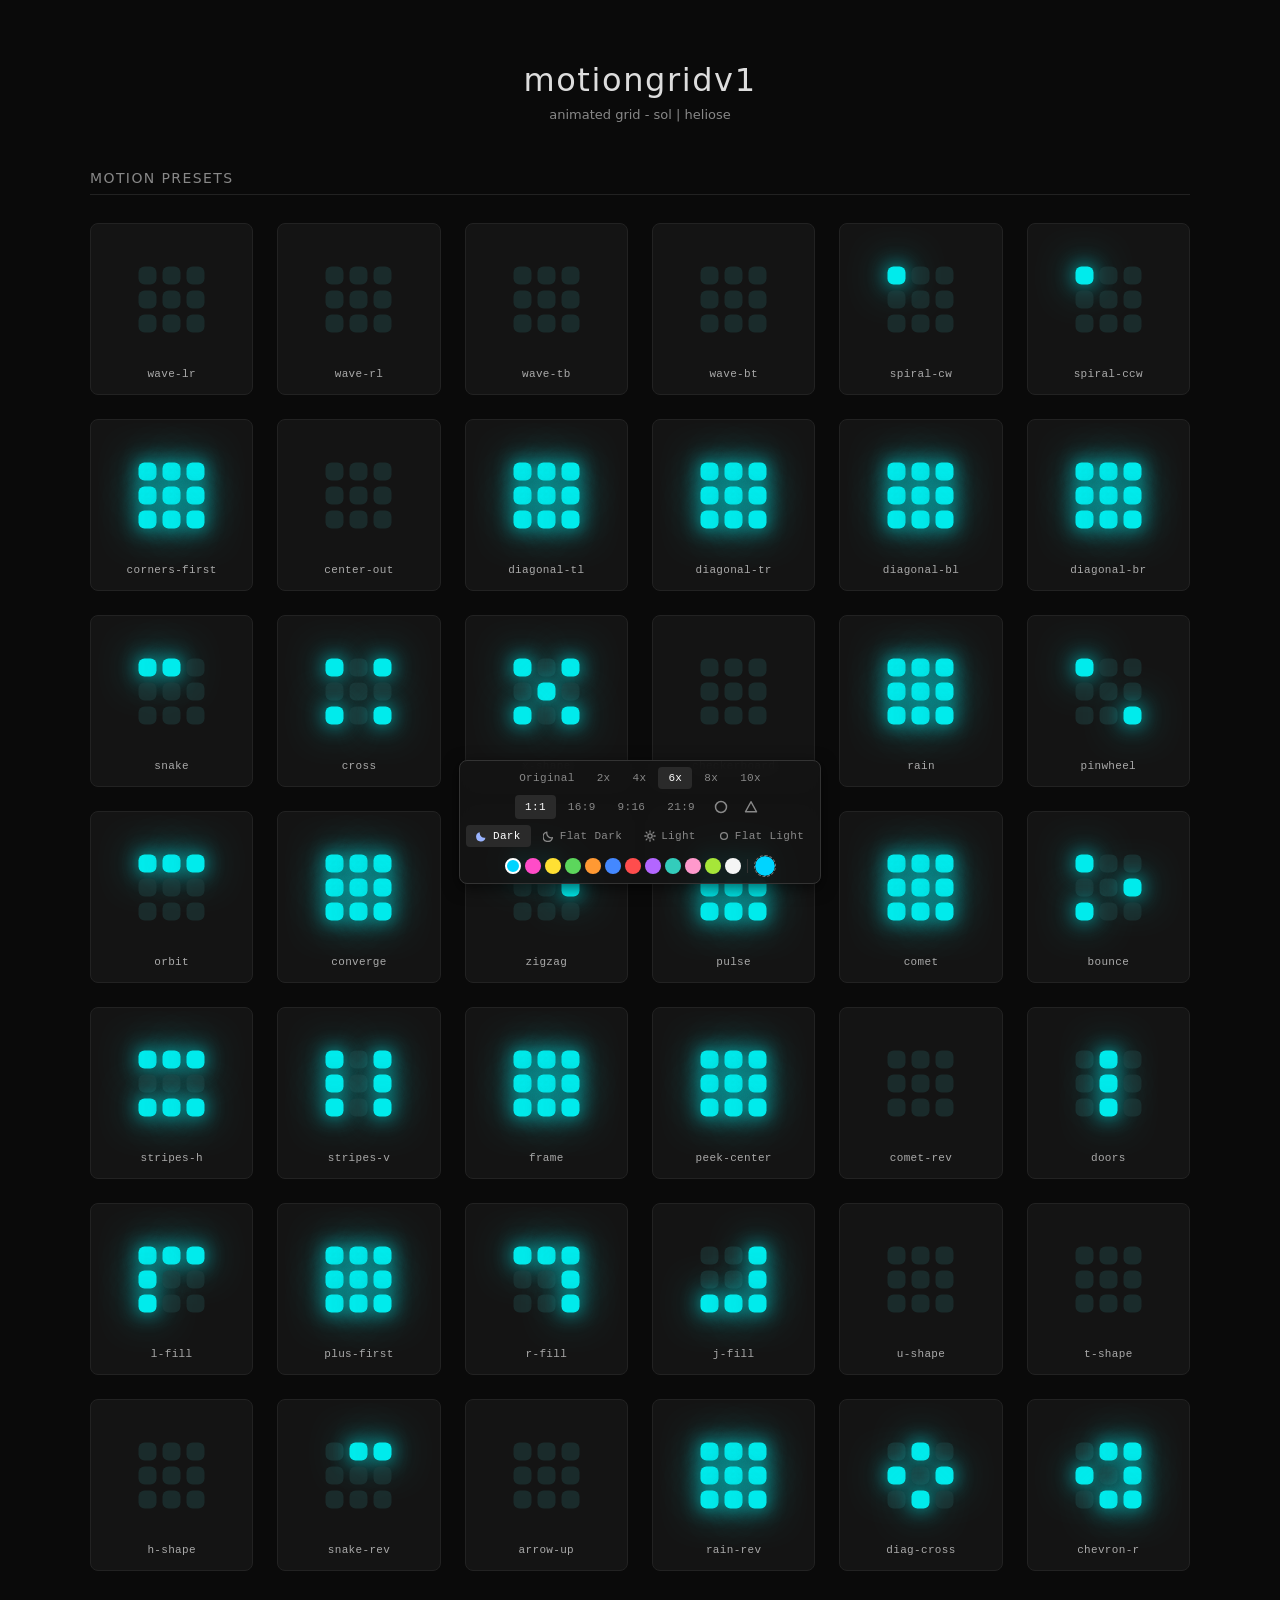
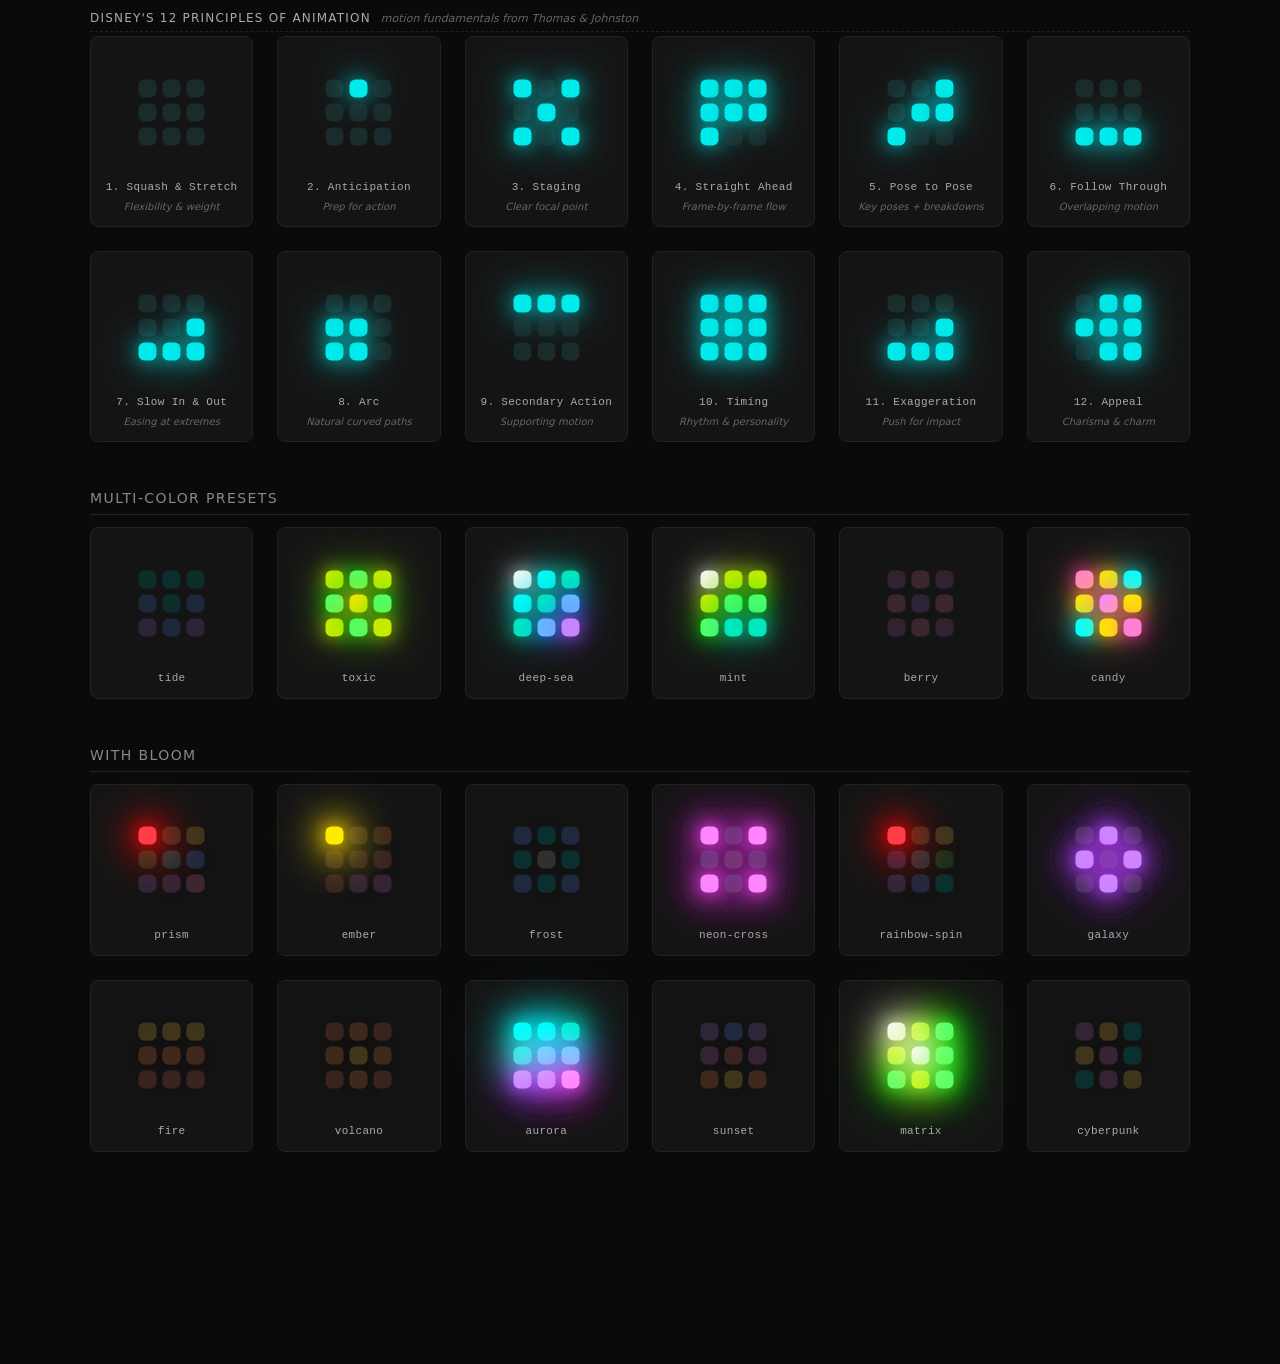
==== commit 922905ee: "Enlarge the expanded mobile control panel Wider max-width, roomier padding/gap, larger buttons and s" ====
--- a/index.html
+++ b/index.html
@@ -130,16 +130,17 @@
     }
     .floating-controls {
       display: none;
-      bottom: 64px;
+      bottom: 72px;
       left: 50%;
       right: auto;
       transform: translateX(-50%);
       width: calc(100vw - 16px);
-      max-width: 440px;
-      max-height: calc(100vh - 90px);
+      max-width: 600px;
+      max-height: calc(100vh - 100px);
       overflow-y: auto;
-      padding: 8px;
-      gap: 8px;
+      padding: 14px;
+      gap: 12px;
+      border-radius: 12px;
     }
     .floating-controls.open { display: flex; }
     .scale-tabs,
@@ -147,24 +148,36 @@
     .theme-tabs {
       flex-wrap: wrap;
       justify-content: center;
+      gap: 4px;
     }
     .color-picker {
       flex-wrap: wrap;
       justify-content: center;
+      gap: 8px;
     }
     .scale-tabs button,
     .aspect-tabs button,
     .theme-tabs button {
-      padding: 7px 10px;
-      font-size: 12px;
+      padding: 10px 14px;
+      font-size: 14px;
+      border-radius: 6px;
+    }
+    .aspect-tabs button.icon-only { padding: 10px 12px; }
+    .aspect-tabs button svg,
+    .theme-tabs button svg {
+      width: 16px;
+      height: 16px;
     }
     .swatch {
-      width: 20px;
-      height: 20px;
-    }
-    .custom-color {
       width: 26px;
       height: 26px;
+    }
+    .custom-color {
+      width: 32px;
+      height: 32px;
+    }
+    .color-picker .divider {
+      height: 18px;
     }
   }
   .scale-tabs,
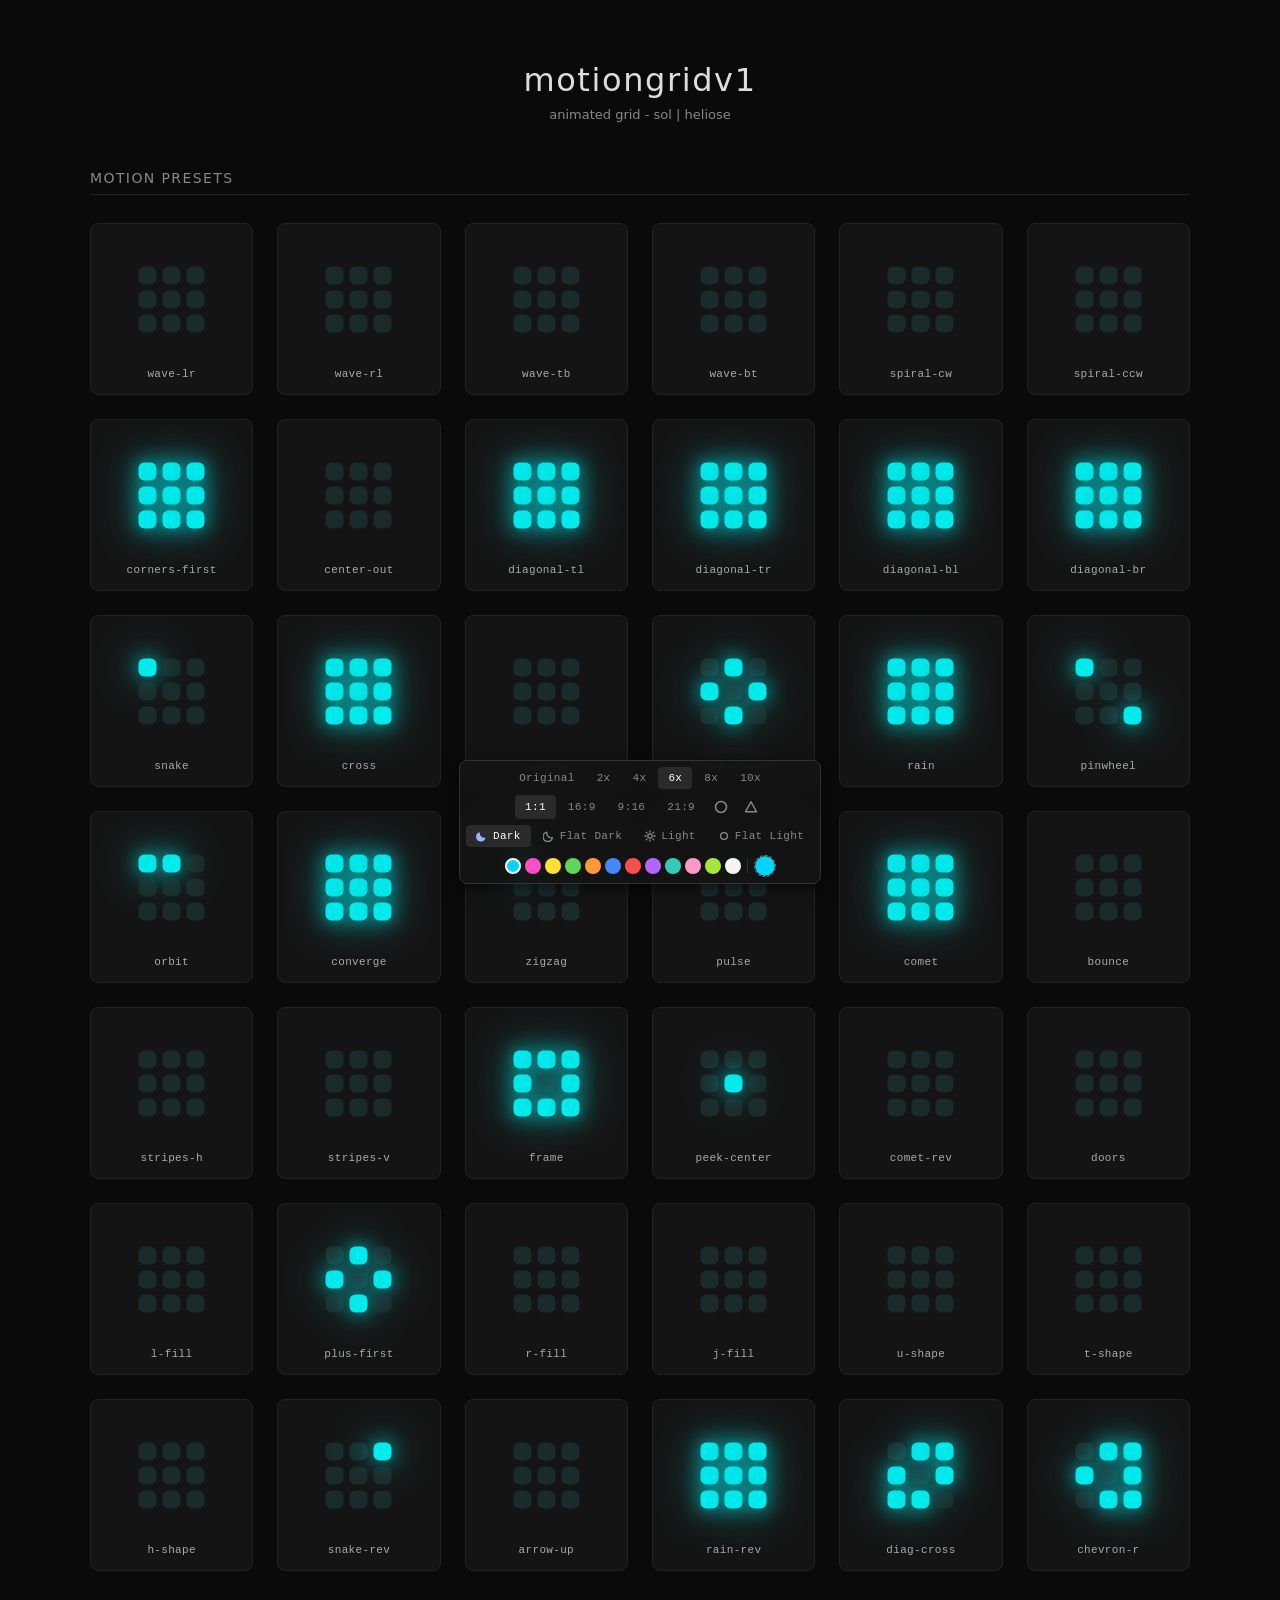
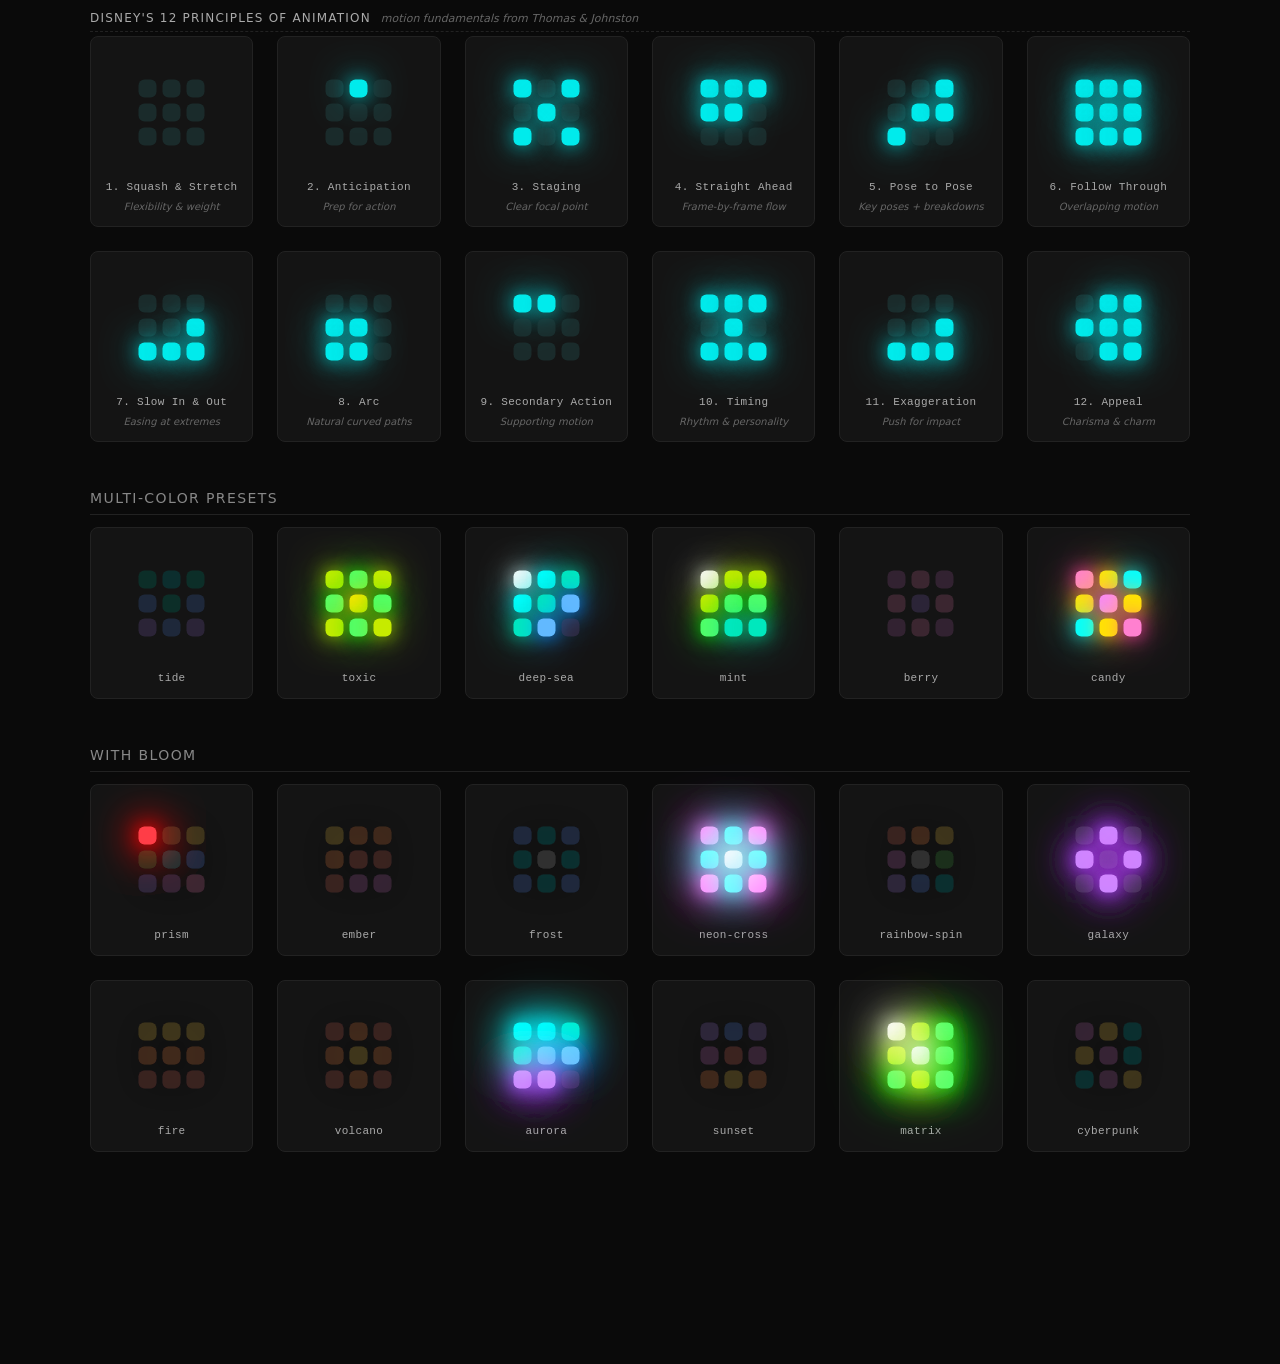
==== commit 966cb5f1: "Redesign mobile floating panel as half-viewport portrait card Expanded panel now caps at 55vh anchor" ====
--- a/index.html
+++ b/index.html
@@ -115,6 +115,7 @@
   .controls-toggle .icon-close { display: none; }
   .controls-toggle.open .icon-open { display: none; }
   .controls-toggle.open .icon-close { display: block; }
+  .panel-close { display: none; }
   body.light .controls-toggle {
     background: rgba(255, 255, 255, 0.95);
     border-color: #ddd;
@@ -127,57 +128,94 @@
       right: auto;
       left: 50%;
       transform: translateX(-50%);
-    }
+      width: 52px;
+      height: 52px;
+    }
+    .controls-toggle.open { display: none; }
+    .controls-toggle svg { width: 22px; height: 22px; }
     .floating-controls {
       display: none;
-      bottom: 72px;
+      bottom: 16px;
+      top: auto;
       left: 50%;
       right: auto;
       transform: translateX(-50%);
-      width: calc(100vw - 16px);
-      max-width: 600px;
-      max-height: calc(100vh - 100px);
+      width: calc(100vw - 24px);
+      max-width: 520px;
+      max-height: 55vh;
       overflow-y: auto;
-      padding: 14px;
-      gap: 12px;
-      border-radius: 12px;
+      padding: 22px 22px 28px;
+      gap: 22px;
+      border-radius: 18px;
     }
     .floating-controls.open { display: flex; }
+    .panel-close {
+      display: flex;
+      align-self: flex-end;
+      align-items: center;
+      justify-content: center;
+      width: 40px;
+      height: 40px;
+      border-radius: 50%;
+      background: transparent;
+      color: #aaa;
+      border: 1px solid #333;
+      cursor: pointer;
+      padding: 0;
+      margin-bottom: -6px;
+      transition: background 150ms, color 150ms, border-color 150ms;
+    }
+    .panel-close:hover,
+    .panel-close:active {
+      background: #2a2a2a;
+      color: #fff;
+    }
+    body.light .panel-close {
+      color: #666;
+      border-color: #ddd;
+    }
+    body.light .panel-close:hover,
+    body.light .panel-close:active {
+      background: #eee;
+      color: #111;
+    }
     .scale-tabs,
     .aspect-tabs,
     .theme-tabs {
       flex-wrap: wrap;
       justify-content: center;
-      gap: 4px;
+      gap: 8px;
     }
     .color-picker {
       flex-wrap: wrap;
       justify-content: center;
-      gap: 8px;
+      gap: 12px;
+      padding: 4px;
     }
     .scale-tabs button,
     .aspect-tabs button,
     .theme-tabs button {
-      padding: 10px 14px;
-      font-size: 14px;
-      border-radius: 6px;
-    }
-    .aspect-tabs button.icon-only { padding: 10px 12px; }
+      padding: 14px 18px;
+      font-size: 15px;
+      border-radius: 10px;
+    }
+    .aspect-tabs button.icon-only { padding: 14px 16px; }
     .aspect-tabs button svg,
     .theme-tabs button svg {
-      width: 16px;
-      height: 16px;
+      width: 20px;
+      height: 20px;
     }
     .swatch {
-      width: 26px;
-      height: 26px;
+      width: 36px;
+      height: 36px;
+      border-width: 3px;
     }
     .custom-color {
-      width: 32px;
-      height: 32px;
+      width: 42px;
+      height: 42px;
     }
     .color-picker .divider {
-      height: 18px;
+      height: 28px;
     }
   }
   .scale-tabs,
@@ -479,6 +517,9 @@
       <svg class="icon-close" width="18" height="18" viewBox="0 0 24 24" fill="none" stroke="currentColor" stroke-width="2" stroke-linecap="round"><line x1="6" y1="6" x2="18" y2="18"/><line x1="18" y1="6" x2="6" y2="18"/></svg>
     </button>
     <div class="floating-controls" id="controls-panel">
+      <button class="panel-close" id="panel-close" aria-label="Close controls">
+        <svg width="18" height="18" viewBox="0 0 24 24" fill="none" stroke="currentColor" stroke-width="2" stroke-linecap="round"><line x1="6" y1="6" x2="18" y2="18"/><line x1="18" y1="6" x2="6" y2="18"/></svg>
+      </button>
       <div class="scale-tabs" id="scale-tabs">
         <button data-scale="1">Original</button>
         <button data-scale="2">2x</button>
@@ -686,10 +727,15 @@
 
   const ctrlToggle = document.getElementById('controls-toggle');
   const ctrlPanel = document.getElementById('controls-panel');
+  const ctrlClose = document.getElementById('panel-close');
   ctrlToggle.addEventListener('click', () => {
     const isOpen = ctrlPanel.classList.toggle('open');
     ctrlToggle.classList.toggle('open', isOpen);
   });
+  ctrlClose.addEventListener('click', () => {
+    ctrlPanel.classList.remove('open');
+    ctrlToggle.classList.remove('open');
+  });
 </script>
 
 </body>
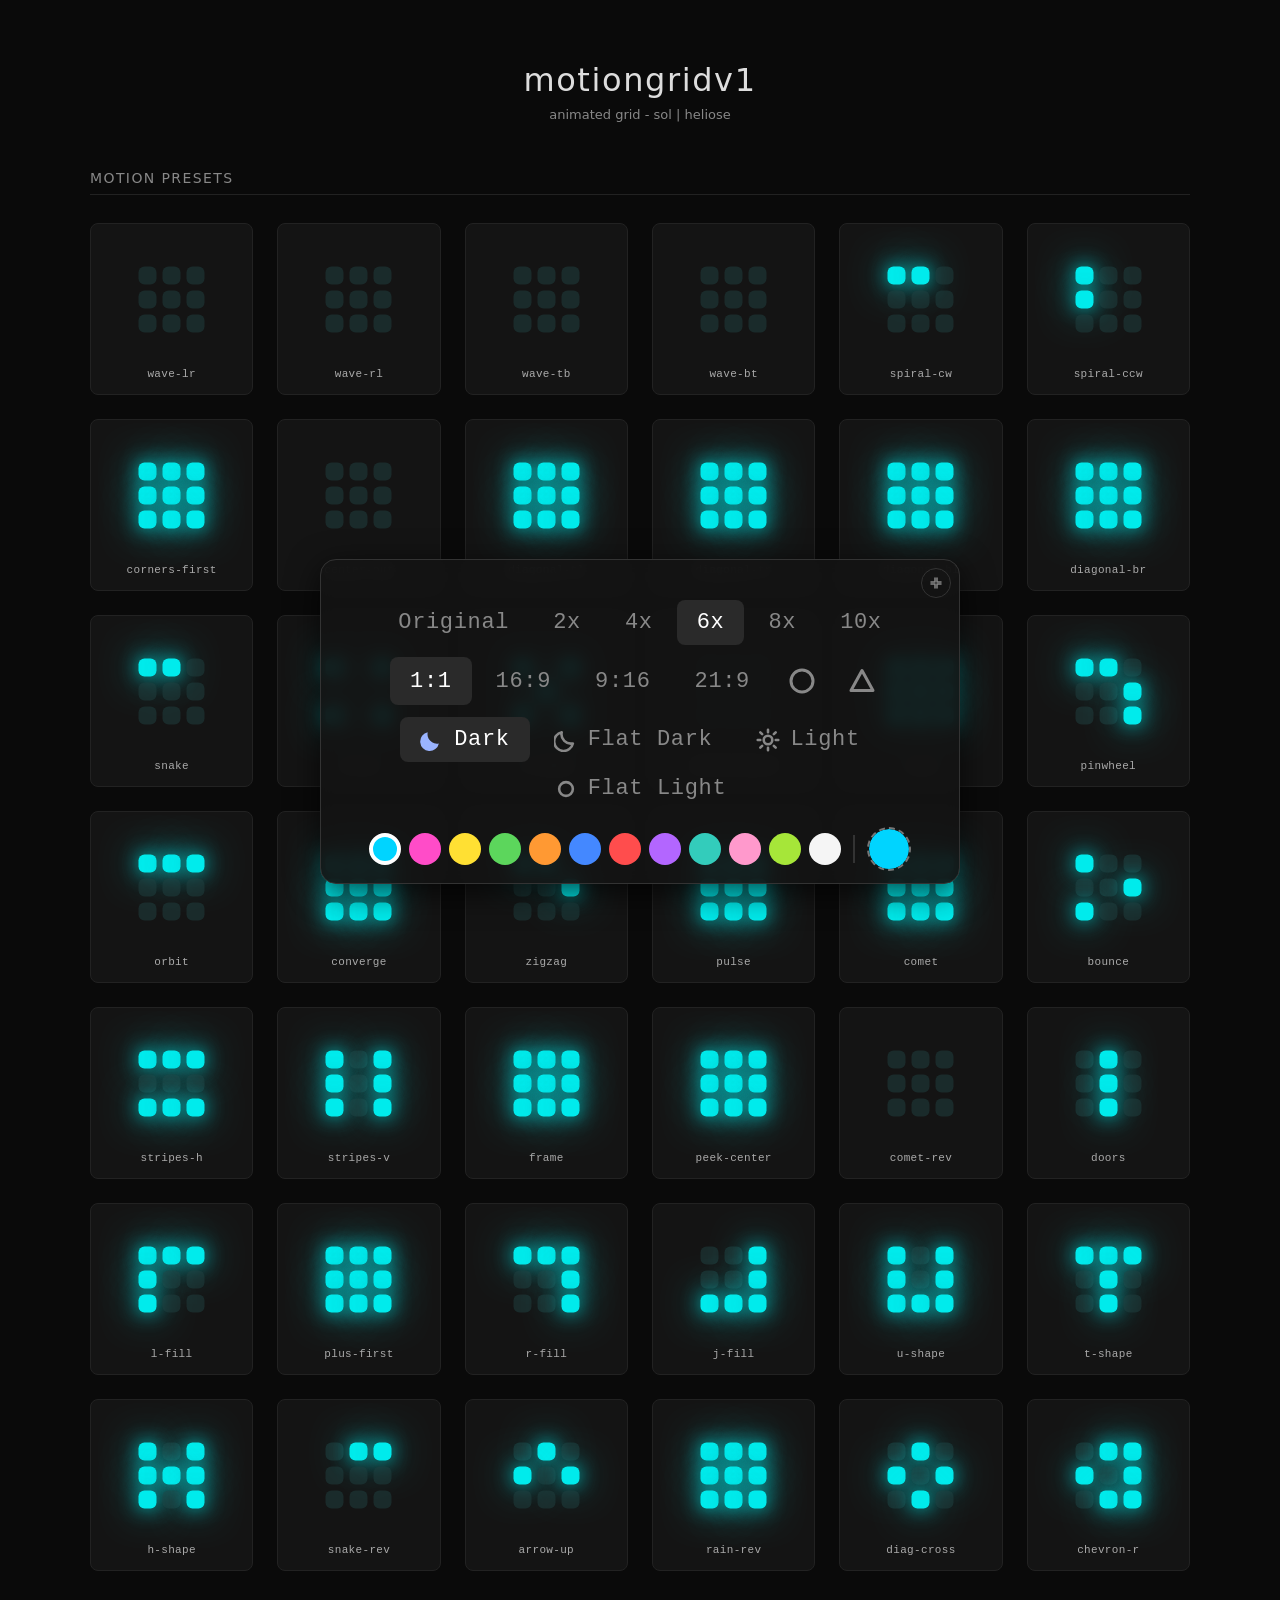
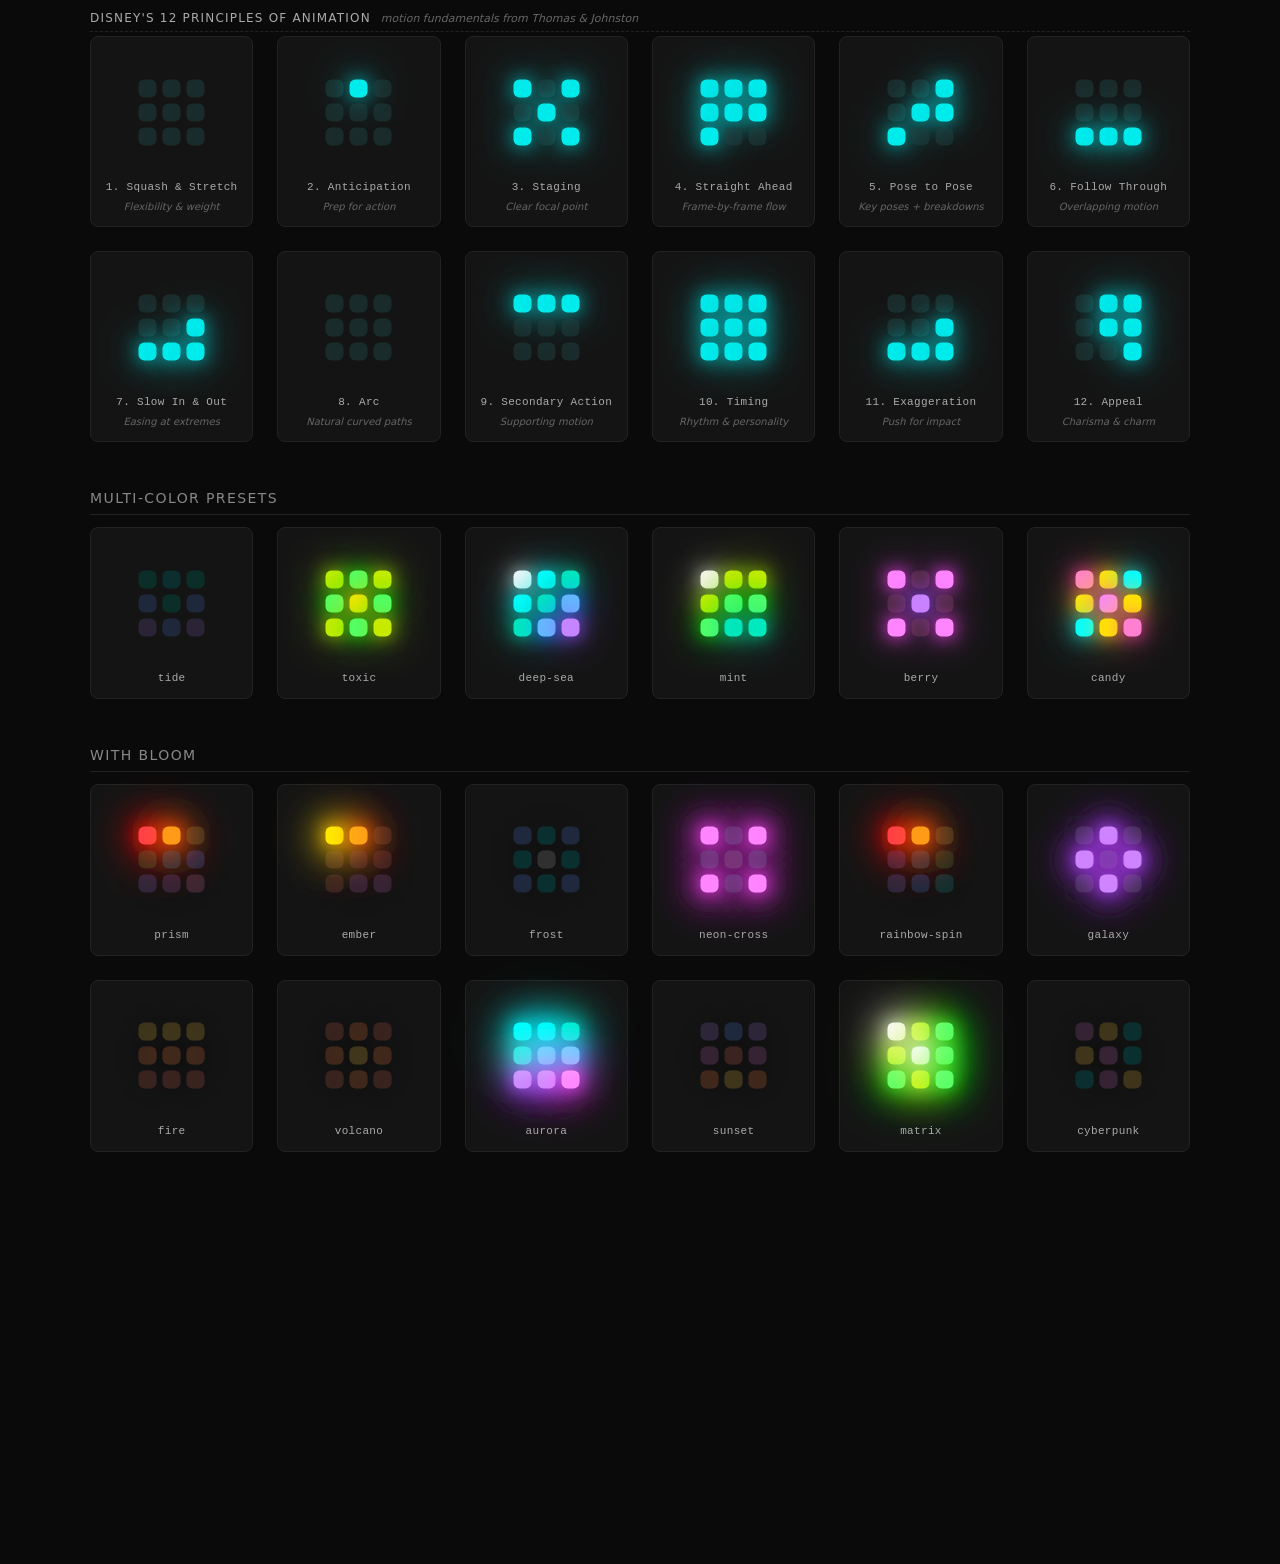
==== commit 507ad097: "Double floating panel size and add 1x/2x toggle Default panel sizes are doubled (padding, gaps, text" ====
--- a/index.html
+++ b/index.html
@@ -11,7 +11,7 @@
     color: #ddd;
     font-family: -apple-system, system-ui, sans-serif;
     margin: 0;
-    padding: 40px 20px 200px;
+    padding: 40px 20px 400px;
   }
   h1 {
     text-align: center;
@@ -82,12 +82,12 @@
     backdrop-filter: blur(8px);
     -webkit-backdrop-filter: blur(8px);
     border: 1px solid #333;
-    border-radius: 8px;
-    padding: 6px;
-    box-shadow: 0 4px 16px rgba(0, 0, 0, 0.6);
+    border-radius: 16px;
+    padding: 12px;
+    box-shadow: 0 8px 32px rgba(0, 0, 0, 0.7);
     display: flex;
     flex-direction: column;
-    gap: 6px;
+    gap: 12px;
     max-width: calc(100vw - 40px);
     max-height: calc(100vh - 32px);
     overflow-y: auto;
@@ -116,6 +116,77 @@
   .controls-toggle.open .icon-open { display: none; }
   .controls-toggle.open .icon-close { display: block; }
   .panel-close { display: none; }
+  .size-toggle {
+    position: absolute;
+    top: 8px;
+    right: 8px;
+    display: flex;
+    align-items: center;
+    justify-content: center;
+    width: 30px;
+    height: 30px;
+    border-radius: 50%;
+    background: transparent;
+    color: #888;
+    border: 1px solid #333;
+    cursor: pointer;
+    padding: 0;
+    transition: background 150ms, color 150ms;
+  }
+  .size-toggle:hover {
+    background: #2a2a2a;
+    color: #fff;
+  }
+  body.light .size-toggle {
+    color: #666;
+    border-color: #ddd;
+  }
+  body.light .size-toggle:hover {
+    background: #eee;
+    color: #111;
+  }
+  .size-toggle .icon-grow { display: none; }
+  .floating-controls.panel-1x .size-toggle .icon-grow { display: block; }
+  .floating-controls.panel-1x .size-toggle .icon-shrink { display: none; }
+  .floating-controls { padding-top: 40px; }
+  .floating-controls.panel-1x {
+    padding: 20px 6px 6px;
+    gap: 6px;
+    border-radius: 8px;
+  }
+  .floating-controls.panel-1x .size-toggle {
+    width: 18px;
+    height: 18px;
+    top: 4px;
+    right: 4px;
+  }
+  .floating-controls.panel-1x .size-toggle svg {
+    width: 10px;
+    height: 10px;
+  }
+  .floating-controls.panel-1x .scale-tabs button,
+  .floating-controls.panel-1x .aspect-tabs button,
+  .floating-controls.panel-1x .theme-tabs button {
+    padding: 5px 10px;
+    font-size: 11px;
+    border-radius: 4px;
+    gap: 5px;
+  }
+  .floating-controls.panel-1x .aspect-tabs button.icon-only { padding: 5px 7px; }
+  .floating-controls.panel-1x .aspect-tabs button svg { width: 14px; height: 14px; }
+  .floating-controls.panel-1x .theme-tabs button svg { width: 12px; height: 12px; }
+  .floating-controls.panel-1x .scale-tabs,
+  .floating-controls.panel-1x .aspect-tabs,
+  .floating-controls.panel-1x .theme-tabs { gap: 2px; }
+  .floating-controls.panel-1x .color-picker { gap: 4px; padding: 2px 4px 0; }
+  .floating-controls.panel-1x .swatch { width: 16px; height: 16px; border-width: 2px; }
+  .floating-controls.panel-1x .custom-color { width: 22px; height: 22px; border-width: 1px; }
+  .floating-controls.panel-1x .custom-color.active { border-width: 2px; }
+  .floating-controls.panel-1x .color-picker .divider { width: 1px; height: 14px; margin: 0 2px; }
+  @media (max-width: 720px) {
+    .size-toggle { display: none; }
+    .floating-controls { padding-top: 22px; }
+  }
   body.light .controls-toggle {
     background: rgba(255, 255, 255, 0.95);
     border-color: #ddd;
@@ -221,7 +292,7 @@
   .scale-tabs,
   .aspect-tabs {
     display: flex;
-    gap: 2px;
+    gap: 4px;
     background: transparent;
     border: none;
     padding: 0;
@@ -232,22 +303,24 @@
     background: transparent;
     color: #888;
     border: none;
-    padding: 5px 10px;
-    font-size: 11px;
+    padding: 10px 20px;
+    font-size: 22px;
     font-family: ui-monospace, SFMono-Regular, Menlo, monospace;
     letter-spacing: 0.03em;
-    border-radius: 4px;
+    border-radius: 8px;
     cursor: pointer;
     transition: background 150ms, color 150ms;
     display: inline-flex;
     align-items: center;
-    gap: 5px;
-  }
-  .aspect-tabs button.icon-only { padding: 5px 7px; }
+    gap: 10px;
+  }
+  .aspect-tabs button.icon-only { padding: 10px 14px; }
   .aspect-tabs button svg,
   .theme-tabs button svg {
     display: block;
   }
+  .aspect-tabs button svg { width: 28px; height: 28px; }
+  .theme-tabs button svg { width: 24px; height: 24px; }
   .aspect-tabs button:hover { color: #ddd; }
   .aspect-tabs button.active {
     background: #2a2a2a;
@@ -349,7 +422,7 @@
   }
   .theme-tabs {
     display: flex;
-    gap: 2px;
+    gap: 4px;
     background: transparent;
     border: none;
     padding: 0;
@@ -360,16 +433,16 @@
     background: transparent;
     color: #888;
     border: none;
-    padding: 5px 10px;
-    font-size: 11px;
+    padding: 10px 20px;
+    font-size: 22px;
     font-family: ui-monospace, SFMono-Regular, Menlo, monospace;
     letter-spacing: 0.03em;
-    border-radius: 4px;
+    border-radius: 8px;
     cursor: pointer;
     transition: background 150ms, color 150ms;
     display: inline-flex;
     align-items: center;
-    gap: 5px;
+    gap: 10px;
   }
   .theme-tabs button:hover { color: #ddd; }
   .theme-tabs button.active {
@@ -378,17 +451,17 @@
   }
   .color-picker {
     display: flex;
-    gap: 4px;
+    gap: 8px;
     align-items: center;
-    padding: 2px 4px 0;
+    padding: 4px 8px 0;
     flex-wrap: wrap;
     justify-content: center;
   }
   .swatch {
-    width: 16px;
-    height: 16px;
+    width: 32px;
+    height: 32px;
     border-radius: 50%;
-    border: 2px solid transparent;
+    border: 4px solid transparent;
     cursor: pointer;
     padding: 0;
     transition: transform 100ms ease-out, border-color 150ms;
@@ -401,16 +474,16 @@
     border-color: #fff;
   }
   .color-picker .divider {
-    width: 1px;
-    height: 14px;
+    width: 2px;
+    height: 28px;
     background: #333;
-    margin: 0 2px;
+    margin: 0 4px;
   }
   .custom-color {
-    width: 22px;
-    height: 22px;
+    width: 44px;
+    height: 44px;
     border-radius: 50%;
-    border: 1px dashed #777;
+    border: 2px dashed #777;
     cursor: pointer;
     padding: 0;
     background: transparent;
@@ -424,17 +497,17 @@
   .custom-color.active {
     border-color: #fff;
     border-style: solid;
-    border-width: 2px;
+    border-width: 4px;
   }
   .scale-tabs button {
     background: transparent;
     color: #888;
     border: none;
-    padding: 5px 10px;
-    font-size: 11px;
+    padding: 10px 20px;
+    font-size: 22px;
     font-family: ui-monospace, SFMono-Regular, Menlo, monospace;
     letter-spacing: 0.03em;
-    border-radius: 4px;
+    border-radius: 8px;
     cursor: pointer;
     transition: background 150ms, color 150ms;
   }
@@ -517,6 +590,10 @@
       <svg class="icon-close" width="18" height="18" viewBox="0 0 24 24" fill="none" stroke="currentColor" stroke-width="2" stroke-linecap="round"><line x1="6" y1="6" x2="18" y2="18"/><line x1="18" y1="6" x2="6" y2="18"/></svg>
     </button>
     <div class="floating-controls" id="controls-panel">
+      <button class="size-toggle" id="size-toggle" aria-label="Toggle panel size">
+        <svg class="icon-shrink" width="14" height="14" viewBox="0 0 14 14" fill="none" stroke="currentColor" stroke-width="1.5" stroke-linecap="round" stroke-linejoin="round"><polyline points="2 6 6 6 6 2"/><polyline points="12 6 8 6 8 2"/><polyline points="2 8 6 8 6 12"/><polyline points="12 8 8 8 8 12"/></svg>
+        <svg class="icon-grow" width="14" height="14" viewBox="0 0 14 14" fill="none" stroke="currentColor" stroke-width="1.5" stroke-linecap="round" stroke-linejoin="round"><polyline points="5 2 2 2 2 5"/><polyline points="9 2 12 2 12 5"/><polyline points="5 12 2 12 2 9"/><polyline points="9 12 12 12 12 9"/></svg>
+      </button>
       <button class="panel-close" id="panel-close" aria-label="Close controls">
         <svg width="18" height="18" viewBox="0 0 24 24" fill="none" stroke="currentColor" stroke-width="2" stroke-linecap="round"><line x1="6" y1="6" x2="18" y2="18"/><line x1="18" y1="6" x2="6" y2="18"/></svg>
       </button>
@@ -736,6 +813,10 @@
     ctrlPanel.classList.remove('open');
     ctrlToggle.classList.remove('open');
   });
+
+  document.getElementById('size-toggle').addEventListener('click', () => {
+    ctrlPanel.classList.toggle('panel-1x');
+  });
 </script>
 
 </body>
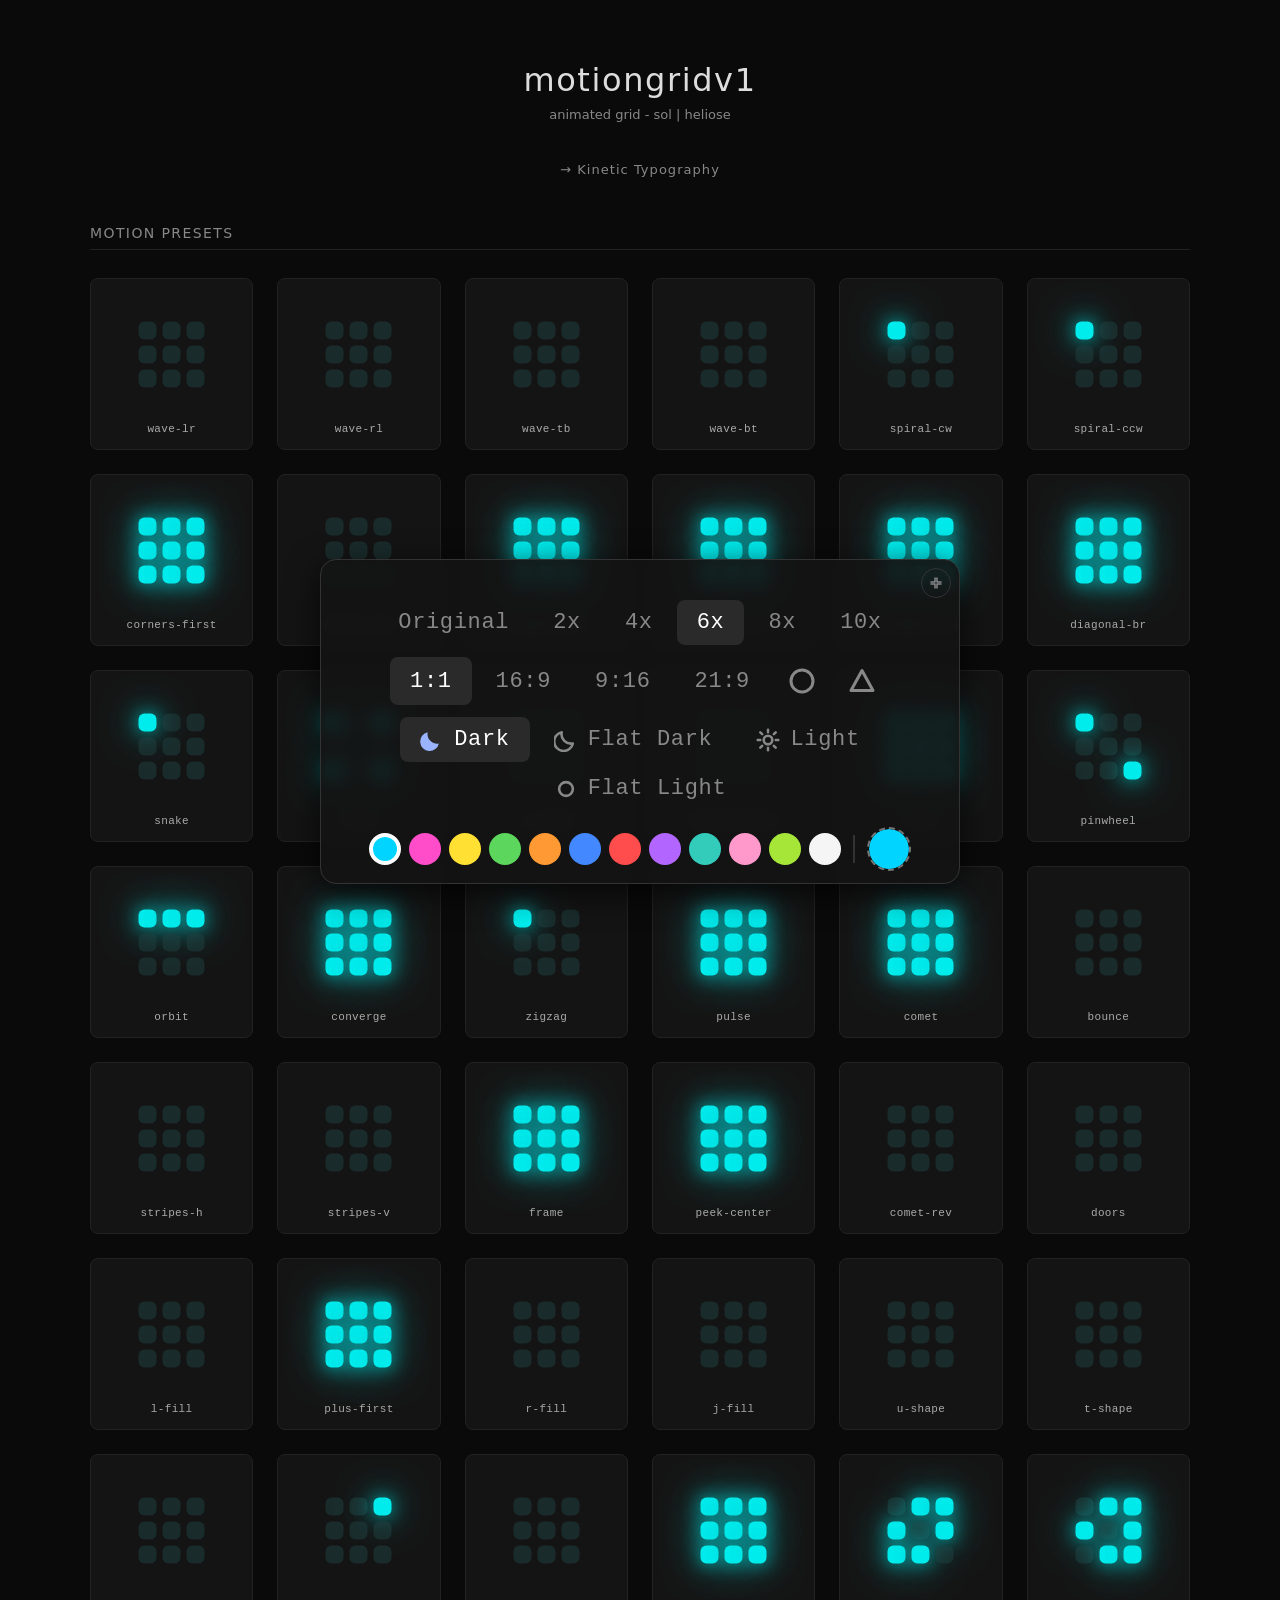
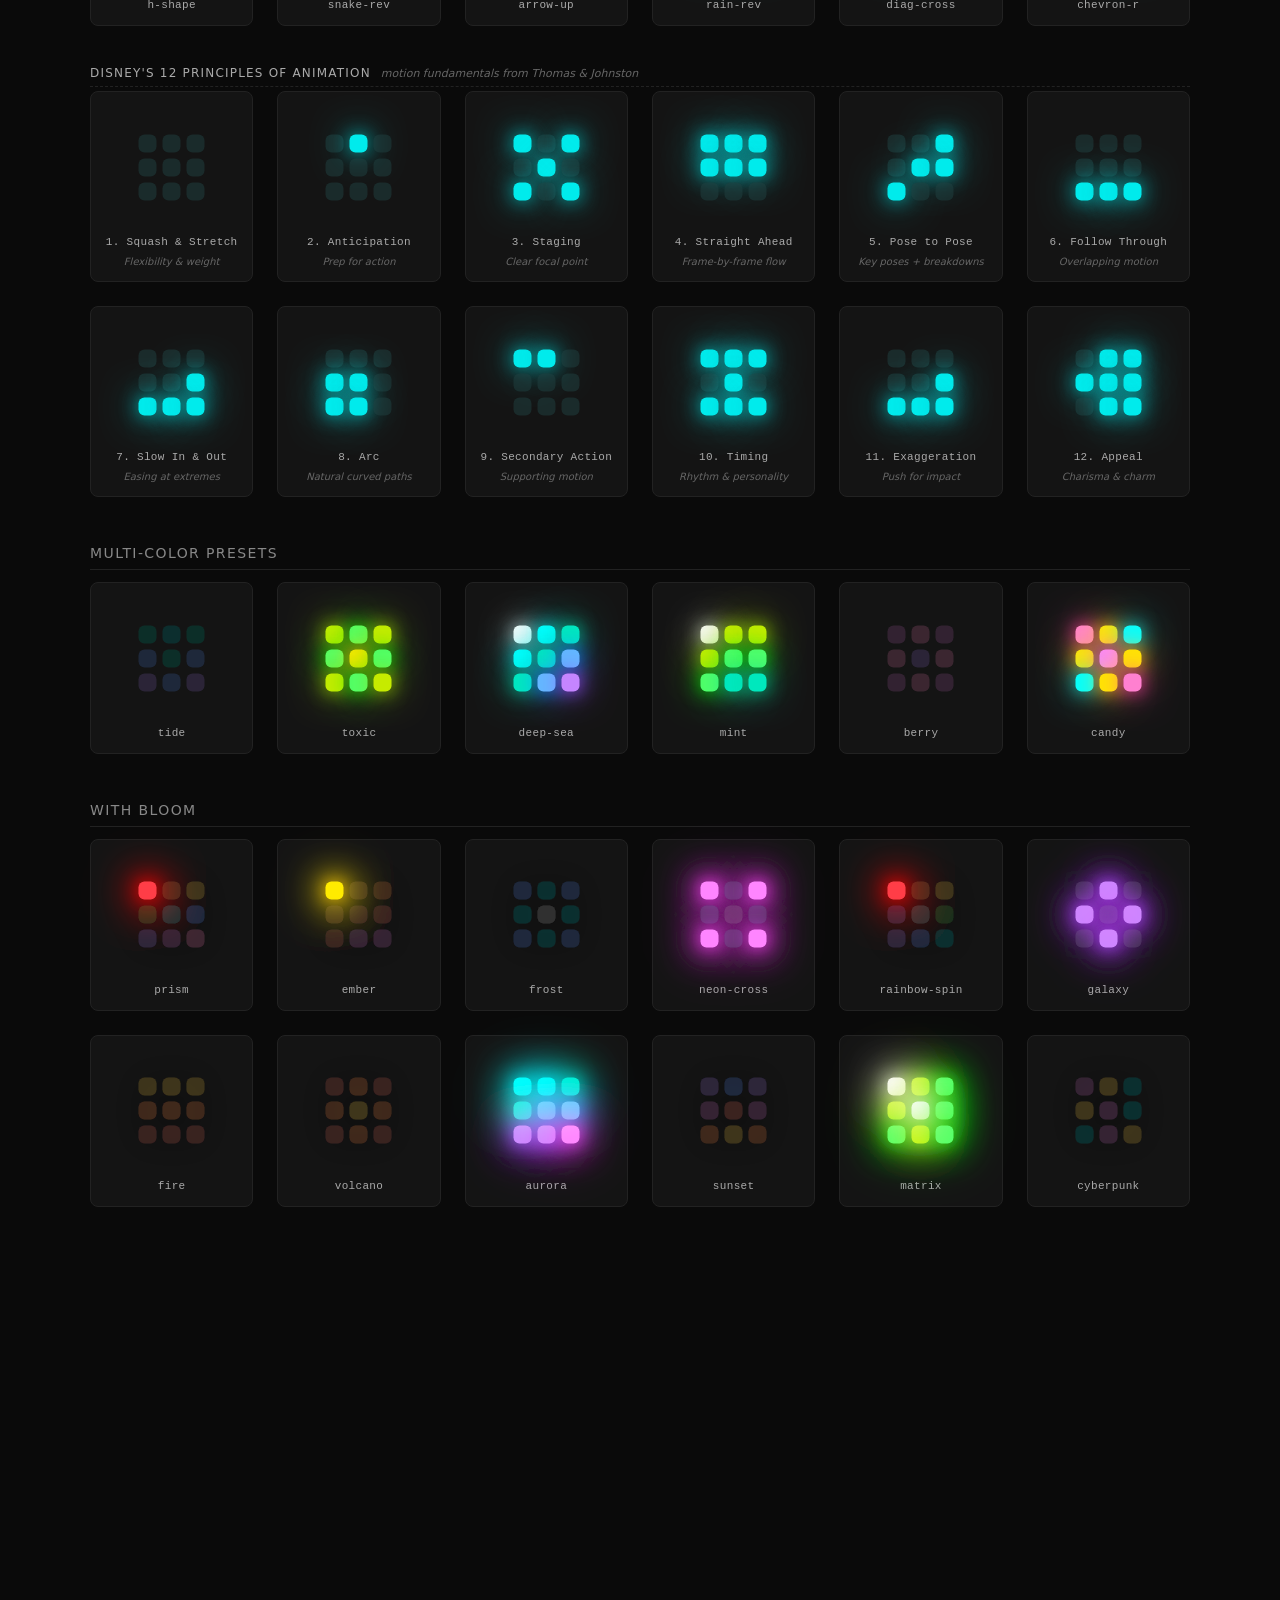
==== commit 49d1b71b: "Add Kinetic Typography playground + effect catalog pages New add-on pages animating a 37-scene scrip" ====
--- a/index.html
+++ b/index.html
@@ -581,6 +581,7 @@
 
 <h1>motiongridv1</h1>
 <p class="sub">animated grid - sol | heliose</p>
+<p class="sub"><a href="kinetic.html" style="color:#888; text-decoration:none; letter-spacing:0.08em;">→ Kinetic Typography</a></p>
 
 <section>
   <div class="toolbar">
